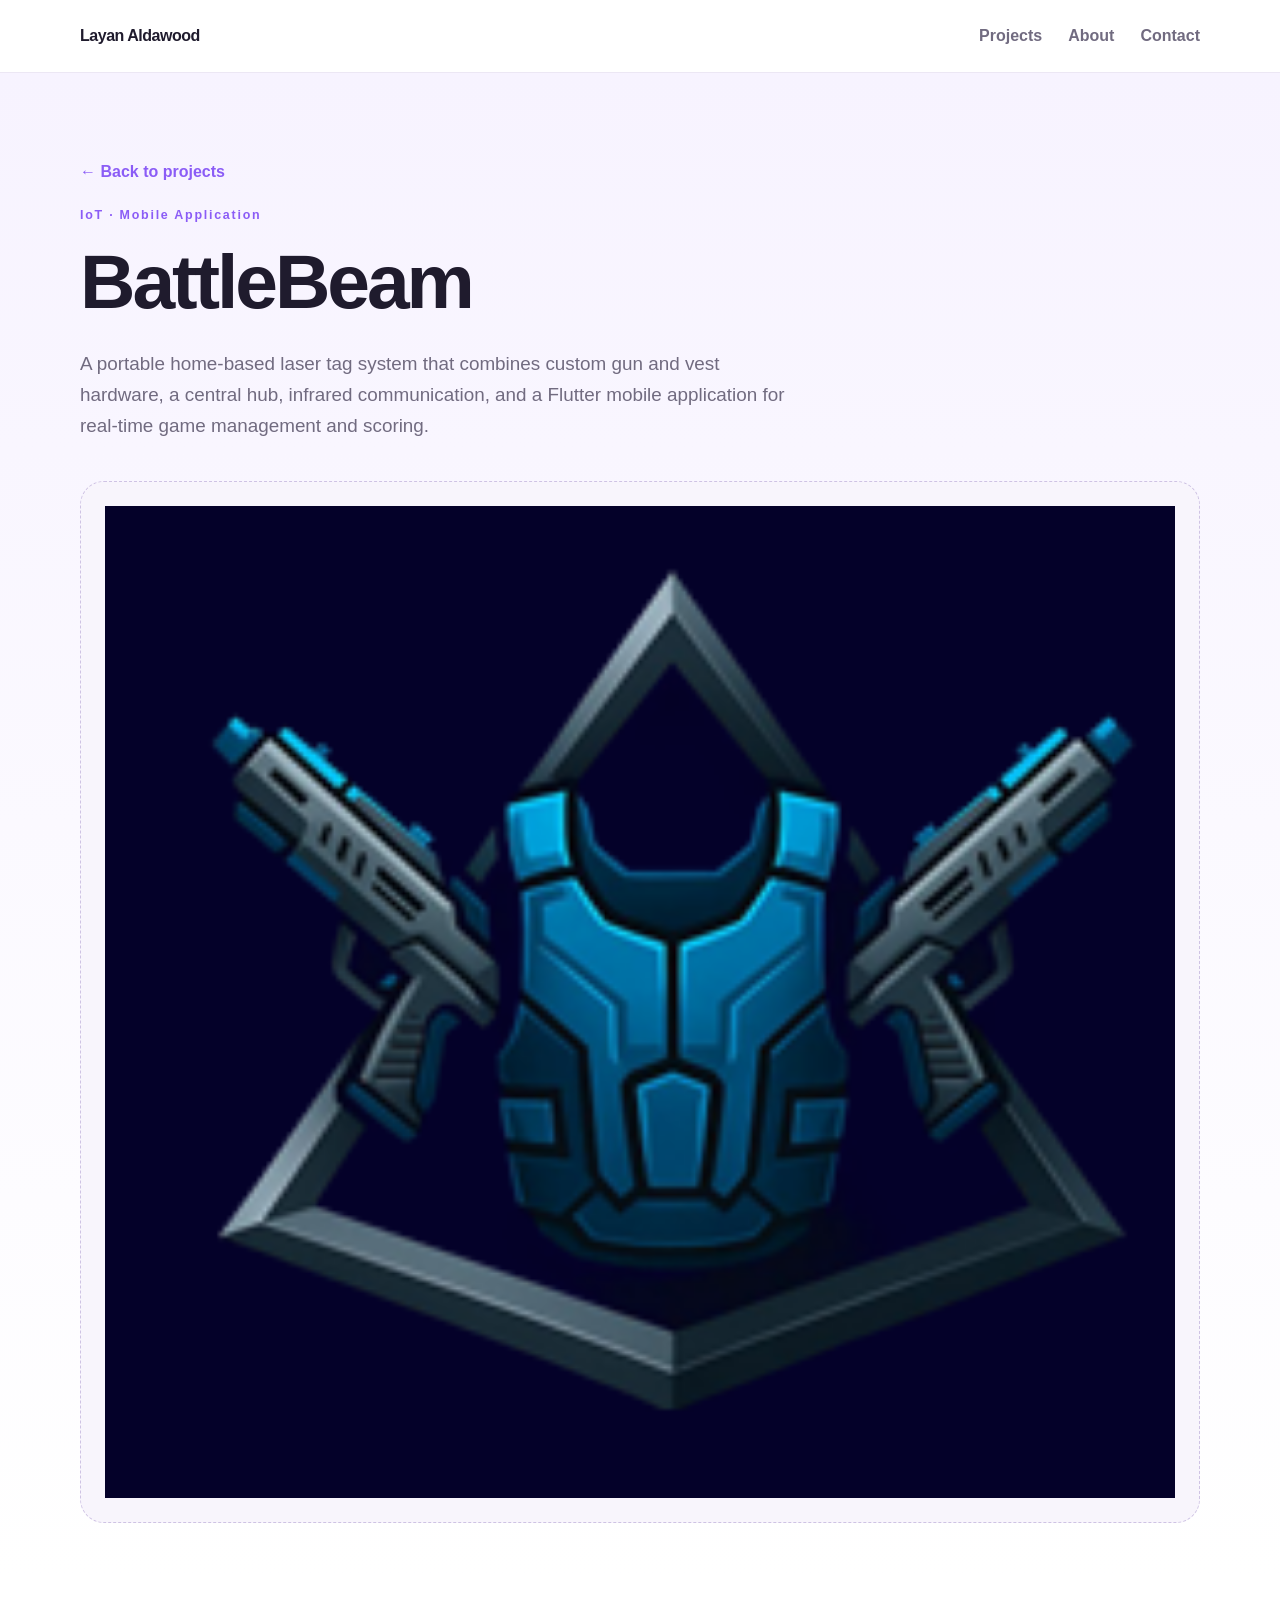
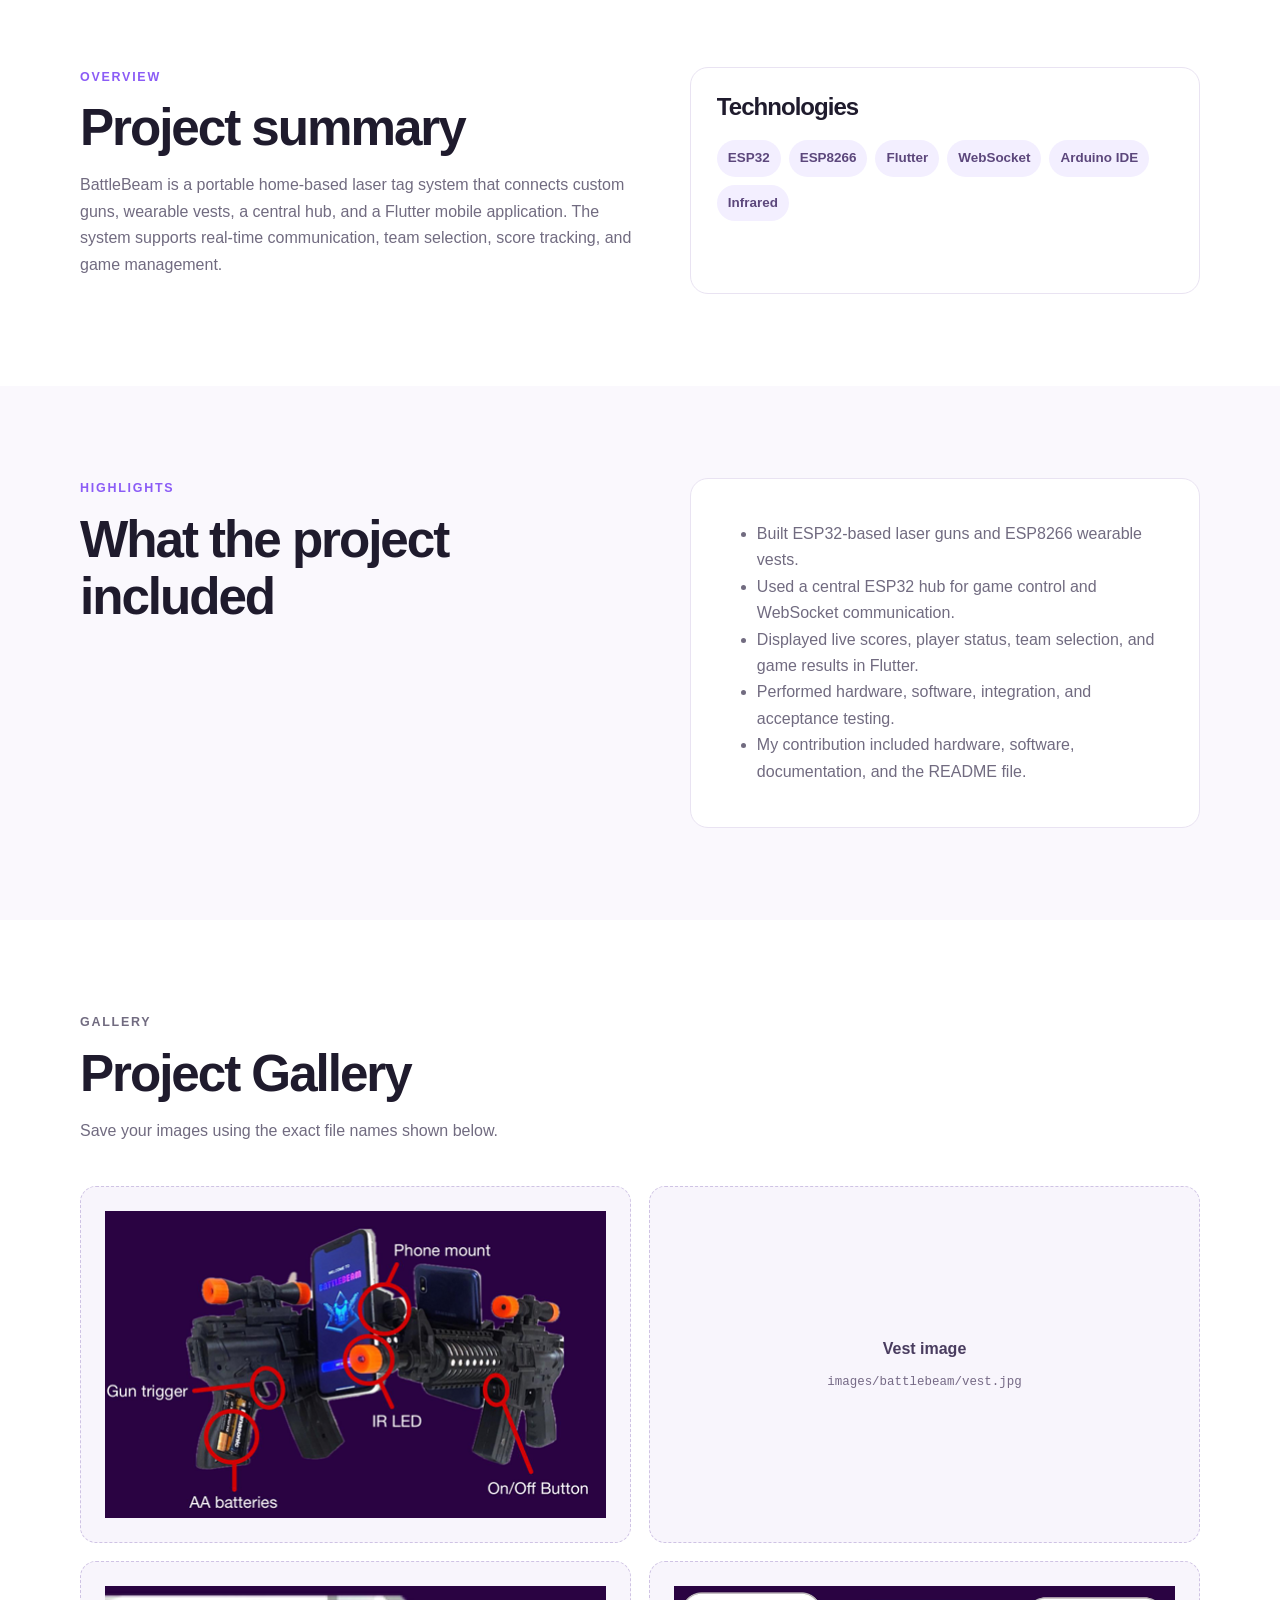
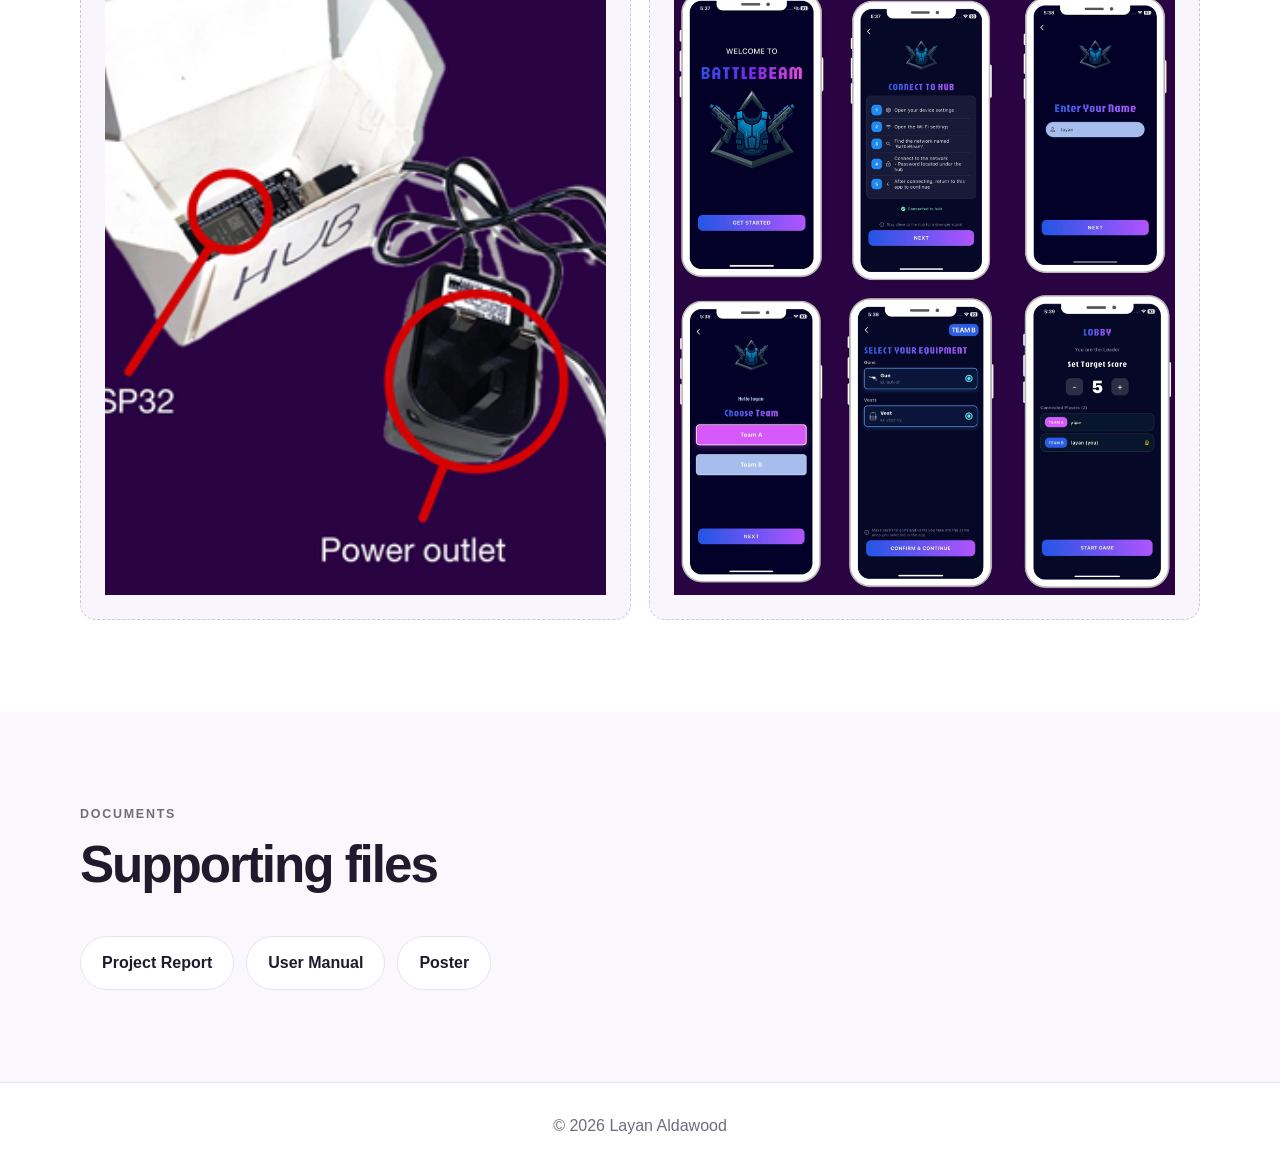
==== battlebeam.html @ ca45fd50 "Update battlebeam.html" ====
<!doctype html>
<html lang="en">

<head>
    <meta charset="utf-8">

    <meta
        name="viewport"
        content="width=device-width, initial-scale=1"
    >

    <title>BattleBeam | Layan Aldawood</title>

    <link
        rel="stylesheet"
        href="style.css"
    >
</head>

<body>

    <!-- ================= HEADER ================= -->

    <header class="site-header">
        <div class="container nav-wrap">

            <a
                class="brand"
                href="index.html"
            >
                Layan Aldawood
            </a>

            <button
                class="menu-button"
                aria-label="Open menu"
            >
                ☰
            </button>

            <nav class="nav-links">
                <a href="index.html#projects">Projects</a>
                <a href="index.html#about">About</a>
                <a href="index.html#contact">Contact</a>
            </nav>

        </div>
    </header>


    <main>

        <!-- ================= PROJECT HERO ================= -->

        <section class="project-hero">
            <div class="container">

                <a
                    class="back-link"
                    href="index.html#projects"
                >
                    ← Back to projects
                </a>

                <p class="eyebrow">
                    IoT · Mobile Application
                </p>

                <h1>BattleBeam</h1>

                <p class="hero-text">
                    A portable home-based laser tag system that combines
                    custom gun and vest hardware, a central hub, infrared
                    communication, and a Flutter mobile application for
                    real-time game management and scoring.
                </p>


                <!--
                    MAIN IMAGE

                    Put the image here:
                    images/battlebeam/hero.jpg
                -->

                <div class="hero-media placeholder image-wrap missing">

                    <img
                        src="images/battlebeam/hero.png"
                        alt="BattleBeam hero image"
                    >

                    <div class="placeholder-copy">
                        <strong>Add the main project image</strong>

                        <code>
                            images/battlebeam/hero.jpg
                        </code>
                    </div>

                </div>

            </div>
        </section>


        <!-- ================= OVERVIEW ================= -->

        <section class="section">
            <div class="container content-grid">

                <div>
                    <p class="eyebrow">
                        OVERVIEW
                    </p>

                    <h2>Project summary</h2>

                    <p class="project-copy">
                        BattleBeam is a portable home-based laser tag system
                        that connects custom guns, wearable vests, a central
                        hub, and a Flutter mobile application. The system
                        supports real-time communication, team selection,
                        score tracking, and game management.
                    </p>
                </div>


                <div class="info-card">

                    <h3>Technologies</h3>

                    <div class="tags">
                        <span>ESP32</span>
                        <span>ESP8266</span>
                        <span>Flutter</span>
                        <span>WebSocket</span>
                        <span>Arduino IDE</span>
                        <span>Infrared</span>
                    </div>

                </div>

            </div>
        </section>


        <!-- ================= HIGHLIGHTS ================= -->

        <section class="section soft-section">
            <div class="container content-grid">

                <div>
                    <p class="eyebrow">
                        HIGHLIGHTS
                    </p>

                    <h2>What the project included</h2>
                </div>


                <div class="info-card">

                    <ul>
                        <li>
                            Built ESP32-based laser guns and ESP8266 wearable vests.
                        </li>

                        <li>
                            Used a central ESP32 hub for game control and WebSocket communication.
                        </li>

                        <li>
                            Displayed live scores, player status, team selection,
                            and game results in Flutter.
                        </li>

                        <li>
                            Performed hardware, software, integration,
                            and acceptance testing.
                        </li>

                        <li>
                            My contribution included hardware, software,
                            documentation, and the README file.
                        </li>
                    </ul>

                </div>

            </div>
        </section>


        <!-- ================= GALLERY ================= -->

        <section class="section">
            <div class="container">

                <div class="section-heading">

                    <p class="eyebrow">
                        GALLERY
                    </p>

                    <h2>Project Gallery</h2>

                    <p>
                        Save your images using the exact file names shown below.
                    </p>

                </div>


                <div class="gallery-grid">

                    <!--
                        GUN IMAGE

                        Put the image here:
                        images/battlebeam/gun.jpg
                    -->

                    <div class="gallery-item placeholder image-wrap missing">

                        <img
                            src="images/battlebeam/gun.png"
                            alt="BattleBeam gun"
                        >

                        <div class="placeholder-copy">
                            <strong>Gun image</strong>

                            <code>
                                images/battlebeam/gun.jpg
                            </code>
                        </div>

                    </div>


                    <!--
                        VEST IMAGE

                        Put the image here:
                        images/battlebeam/vest.jpg
                    -->

                    <div class="gallery-item placeholder image-wrap missing">

                        <img
                            src="images/battlebeam/vest.png"
                            alt="BattleBeam vest"
                        >

                        <div class="placeholder-copy">
                            <strong>Vest image</strong>

                            <code>
                                images/battlebeam/vest.jpg
                            </code>
                        </div>

                    </div>


                    <!--
                        HUB IMAGE

                        Put the image here:
                        images/battlebeam/hub.jpg
                    -->

                    <div class="gallery-item placeholder image-wrap missing">

                        <img
                            src="images/battlebeam/Hub.png"
                            alt="BattleBeam hub"
                        >

                        <div class="placeholder-copy">
                            <strong>Hub image</strong>

                            <code>
                                images/battlebeam/hub.jpg
                            </code>
                        </div>

                    </div>


                    <!--
                        APP SCREENSHOT

                        Put the image here:
                        images/battlebeam/app-score.jpg
                    -->

                    <div class="gallery-item placeholder image-wrap missing">

                        <img
                            src="images/battlebeam/app-score.png"
                            alt="BattleBeam app scoreboard"
                        >

                        <div class="placeholder-copy">
                            <strong>App screenshot</strong>

                            <code>
                                images/battlebeam/app-score.jpg
                            </code>
                        </div>

                    </div>

                </div>

            </div>
        </section>


        <!-- ================= DOCUMENTS ================= -->

        <section class="section soft-section">
            <div class="container">

                <div class="section-heading">

                    <p class="eyebrow">
                        DOCUMENTS
                    </p>

                    <h2>Supporting files</h2>

                </div>


                <div class="documents">

                    <a
                        class="button secondary"
                        href="documents/BattleBeam_Report.docx"
                    >
                        Project Report
                    </a>

                    <a
                        class="button secondary"
                        href="documents/BattleBeam_User_Manual.pdf"
                    >
                        User Manual
                    </a>

                    <a
                        class="button secondary"
                        href="documents/BattleBeam_Poster.pdf"
                    >
                        Poster
                    </a>

                </div>

            </div>
        </section>

    </main>


    <!-- ================= FOOTER ================= -->

    <footer>
        © 2026 Layan Aldawood
    </footer>


    <script src="script.js"></script>

</body>

</html>
---- style.css ----
:root{--bg:#fff;--text:#1f1b2d;--muted:#716b80;--line:#e9e3f2;--soft:#faf8fd;--accent:#a78bfa;--accent-dark:#8b5cf6;--accent-soft:#f3efff;--card:#fff;--radius:22px;--shadow:0 18px 55px rgba(69,45,105,.09)}
*{box-sizing:border-box}html{scroll-behavior:smooth}body{margin:0;font-family:Inter,Arial,Helvetica,sans-serif;color:var(--text);background:var(--bg);line-height:1.65}img{max-width:100%;display:block}a{color:inherit}.container{width:min(1120px,calc(100% - 40px));margin:0 auto}.site-header{position:sticky;top:0;z-index:20;background:rgba(255,255,255,.9);backdrop-filter:blur(14px);border-bottom:1px solid rgba(233,227,242,.85)}.nav-wrap{min-height:72px;display:flex;align-items:center;justify-content:space-between}.brand{font-weight:850;text-decoration:none;letter-spacing:-.03em}.nav-links{display:flex;gap:26px}.nav-links a{text-decoration:none;color:var(--muted);font-weight:650}.nav-links a:hover{color:var(--accent-dark)}.menu-button{display:none;border:0;background:transparent;font-size:26px}.hero,.project-hero{background:linear-gradient(180deg,#f7f3ff 0%,#fff 100%)}.hero{padding:116px 0 96px}.hero-content{max-width:880px}.eyebrow{margin:0 0 12px;font-size:.78rem;font-weight:850;letter-spacing:.14em;color:var(--accent-dark)}h1,h2,h3{line-height:1.12;letter-spacing:-.04em}h1{font-size:clamp(3rem,7vw,6rem);margin:0}h2{font-size:clamp(2rem,4vw,3.35rem);margin:0 0 16px}h3{font-size:1.5rem;margin:0 0 10px}.hero-text{max-width:720px;color:var(--muted);font-size:1.18rem;margin:24px 0 34px}.button{display:inline-flex;align-items:center;justify-content:center;padding:13px 21px;border-radius:999px;text-decoration:none;font-weight:800;border:1px solid transparent;transition:.2s ease}.button.primary{color:#fff;background:var(--accent)}.button.primary:hover{background:var(--accent-dark);transform:translateY(-1px)}.button.secondary{background:#fff;border-color:var(--line)}.button.secondary:hover{border-color:var(--accent);color:var(--accent-dark)}.button-row{display:flex;flex-wrap:wrap;gap:12px}.section{padding:92px 0}.soft-section{background:var(--soft)}.section-heading{max-width:720px;margin-bottom:42px}.section-heading p{color:var(--muted)}.projects-grid{display:grid;grid-template-columns:repeat(2,1fr);gap:26px}.project-card{overflow:hidden;border:1px solid var(--line);border-radius:var(--radius);background:var(--card);box-shadow:var(--shadow);transition:.2s ease}.project-card:hover{transform:translateY(-4px);border-color:#d9cdf5}.project-card.featured{grid-column:span 2;display:grid;grid-template-columns:1.15fr 1fr}.project-image{min-height:260px;background:var(--accent-soft)}.project-card.featured .project-image{min-height:420px}.project-card-content{padding:28px}.project-type{margin:0 0 8px;color:var(--accent-dark);font-weight:800;font-size:.85rem}.project-card-content>p:not(.project-type){color:var(--muted)}.tags{display:flex;flex-wrap:wrap;gap:8px;margin:20px 0}.tags span{padding:7px 11px;border-radius:999px;background:var(--accent-soft);color:#5c477c;font-size:.84rem;font-weight:750}.placeholder{position:relative;display:grid;place-items:center;padding:24px;color:var(--muted);text-align:center;border:1px dashed #cfc3e4;background:#f8f5fc;overflow:hidden}.placeholder .placeholder-copy{position:relative;z-index:2}.placeholder strong{display:block;color:#493c5f;margin-bottom:5px}.placeholder code{font-size:.78rem;color:#766a86;overflow-wrap:anywhere}.image-wrap{position:relative;overflow:hidden}.image-wrap img{width:100%;height:100%;object-fit:cover}.image-wrap.missing img{display:none}.image-wrap:not(.missing) .placeholder-copy{display:none}.content-grid{display:grid;grid-template-columns:1.05fr .95fr;gap:46px}.project-copy,.info-card p,.info-card li{color:var(--muted)}.info-card{border:1px solid var(--line);border-radius:18px;padding:26px;background:#fff}.contact-box{text-align:center}.contact-links{display:flex;flex-wrap:wrap;justify-content:center;gap:12px;margin-top:28px}.contact-links a{text-decoration:none;border:1px solid var(--line);border-radius:999px;padding:12px 18px;font-weight:800}.contact-links a:hover{border-color:var(--accent);color:var(--accent-dark)}footer{border-top:1px solid var(--line);padding:30px 0;color:var(--muted);text-align:center}.project-hero{padding:86px 0 52px}.project-hero h1{font-size:clamp(2.8rem,6vw,5rem)}.hero-media{margin-top:40px;min-height:490px;border-radius:24px}.gallery-grid{display:grid;grid-template-columns:repeat(2,1fr);gap:18px}.gallery-item{min-height:250px;border-radius:16px}.documents{display:flex;flex-wrap:wrap;gap:12px}.back-link{display:inline-flex;margin-bottom:20px;text-decoration:none;color:var(--accent-dark);font-weight:800}.note{padding:18px;border:1px solid #d8cdf0;background:#faf7ff;border-radius:14px;color:#514661}.skills-grid{display:grid;grid-template-columns:repeat(4,1fr);gap:16px}.skill-card{border:1px solid var(--line);border-radius:18px;padding:22px;background:#fff}.skill-card h3{font-size:1.02rem}.skill-card p{margin:0;color:var(--muted);font-size:.94rem}.small{font-size:.92rem}.center{text-align:center}
@media(max-width:820px){.container{width:min(100% - 24px,1120px)}.menu-button{display:block}.nav-links{display:none;position:absolute;left:12px;right:12px;top:70px;flex-direction:column;padding:18px;border:1px solid var(--line);border-radius:16px;background:#fff;box-shadow:var(--shadow)}.nav-links.open{display:flex}.hero{padding:88px 0 70px}.section{padding:70px 0}.projects-grid{grid-template-columns:1fr}.project-card.featured{grid-column:auto;display:block}.project-card.featured .project-image,.project-image{min-height:245px}.content-grid,.gallery-grid,.skills-grid{grid-template-columns:1fr}.hero-media{min-height:320px}.gallery-item{min-height:210px}}
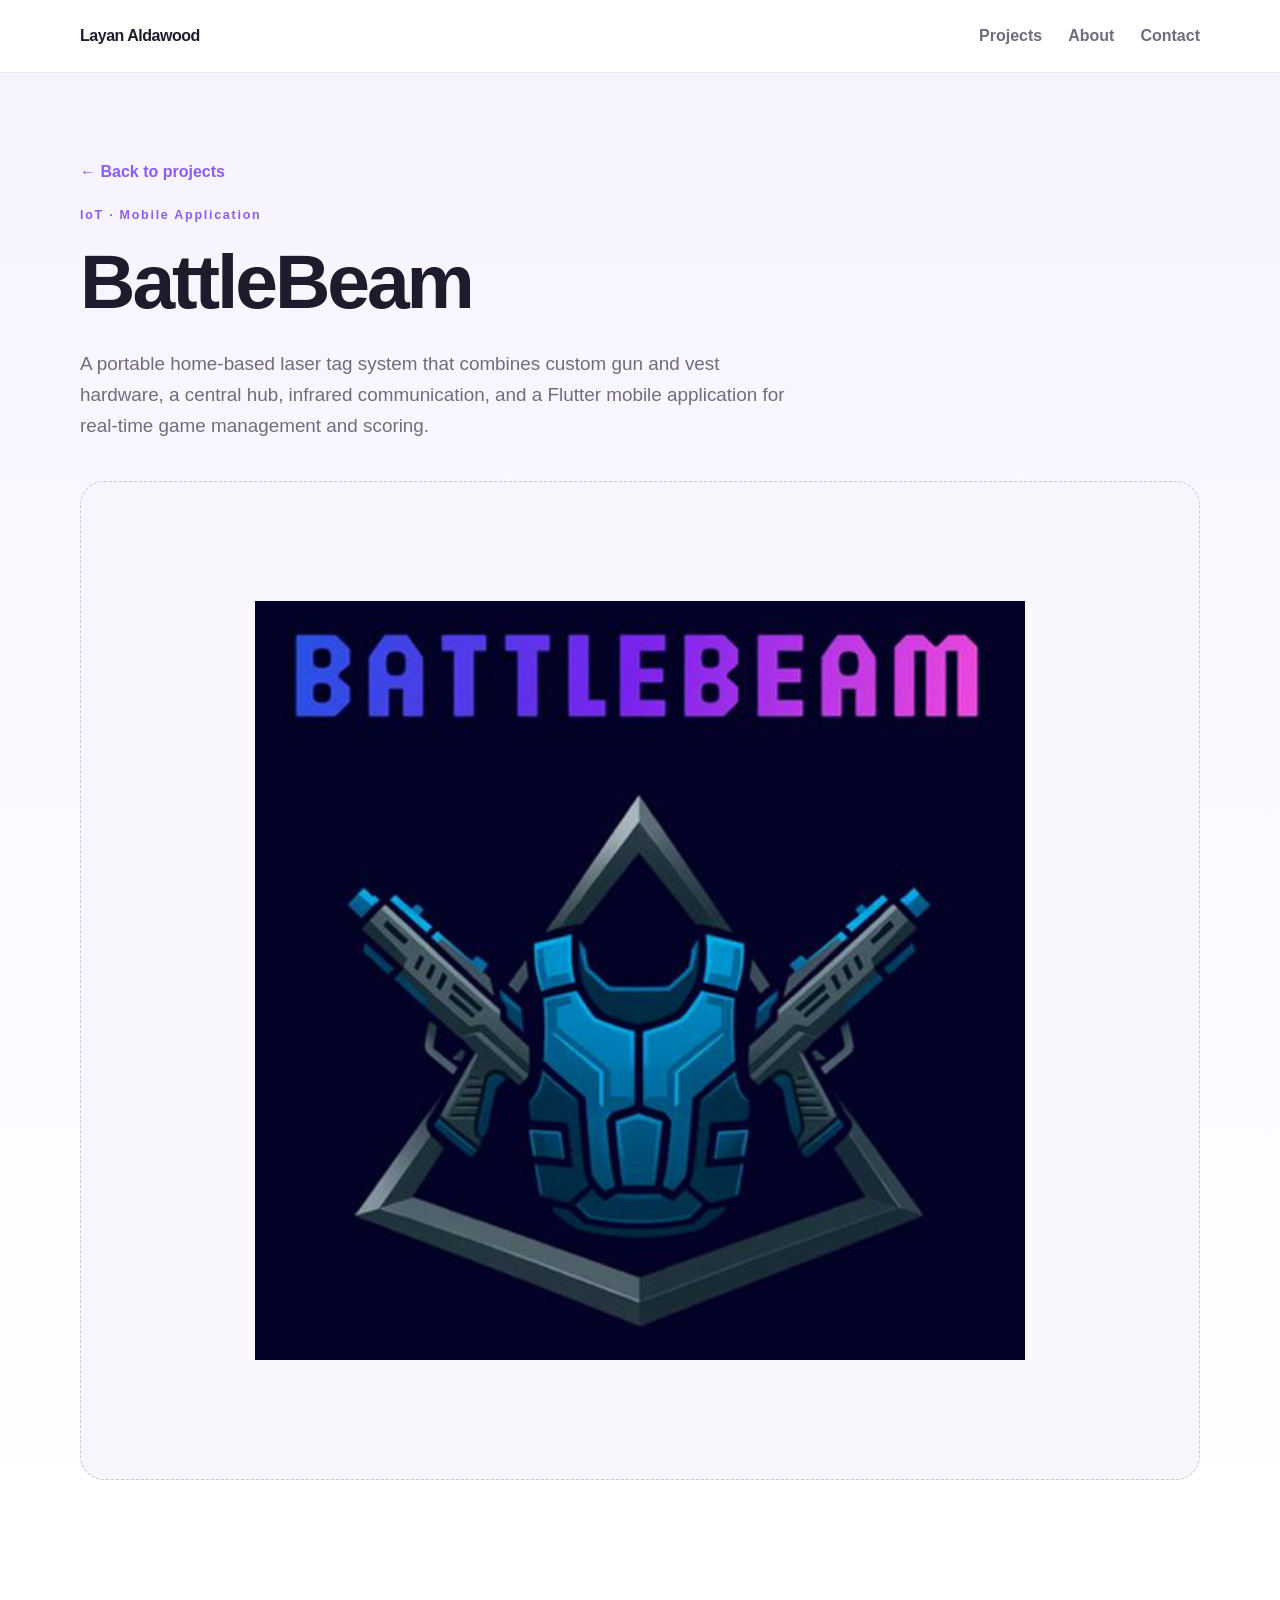
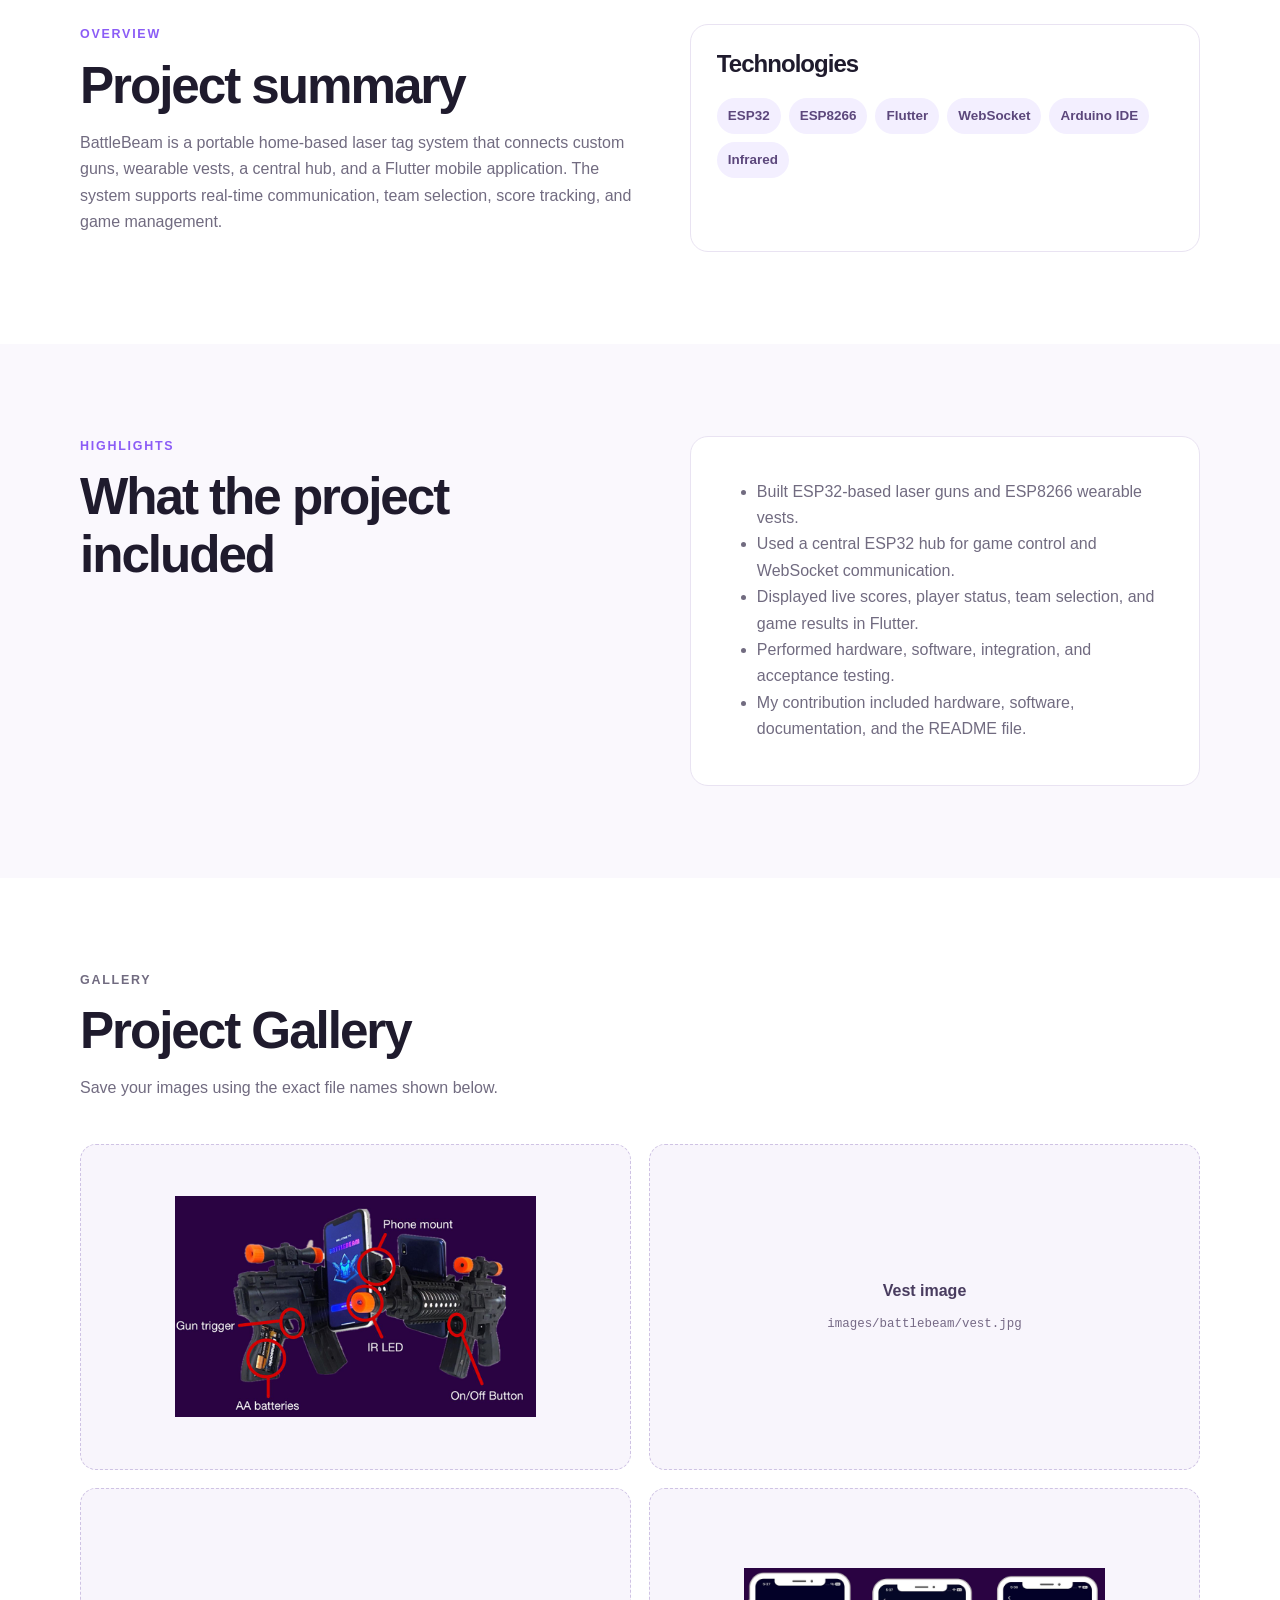
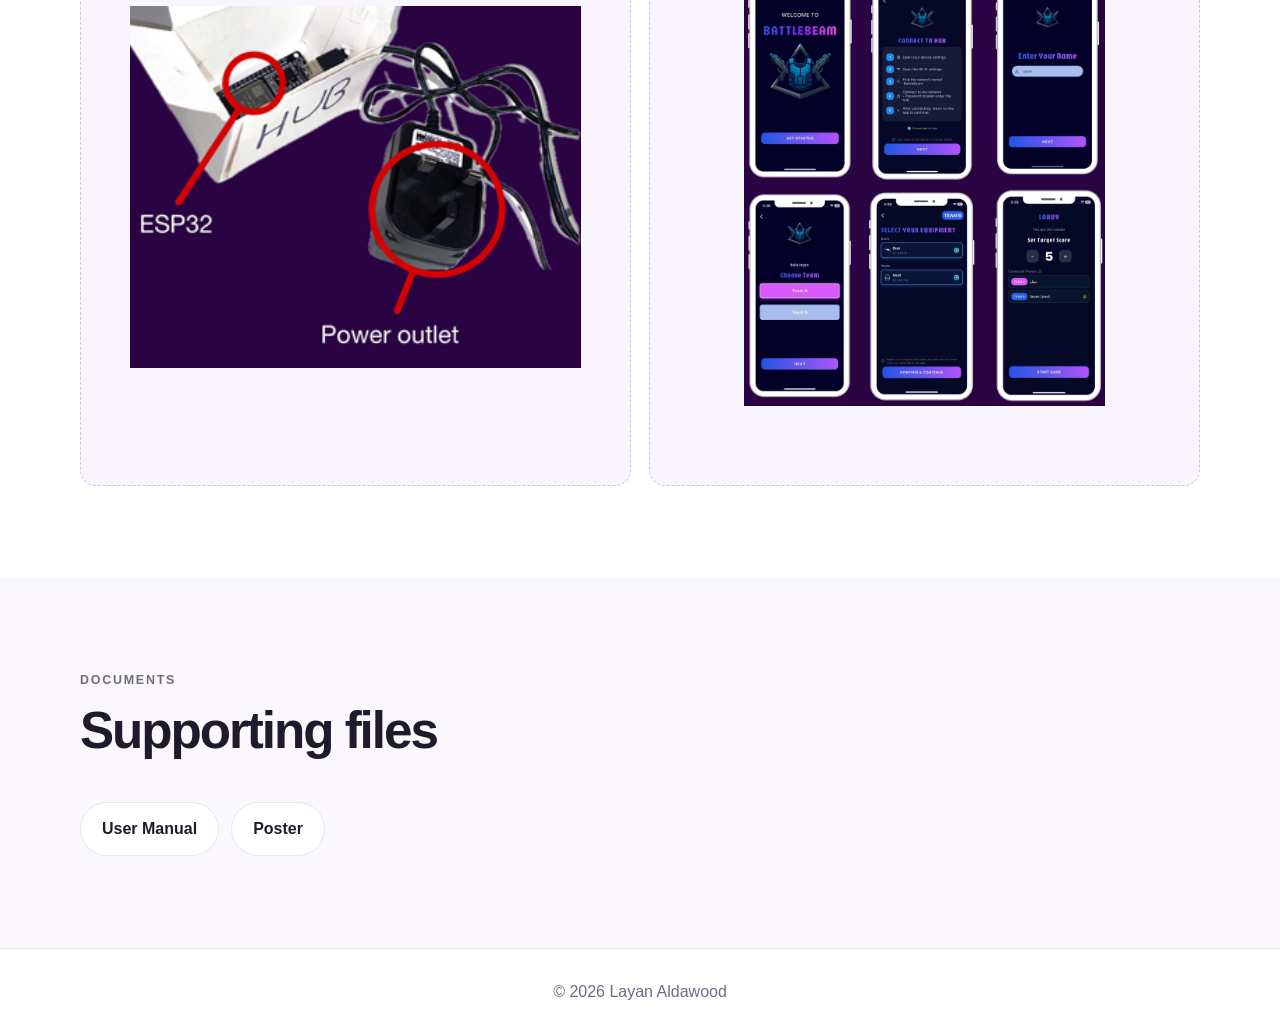
==== commit 027c41e2: "Update battlebeam.html" ====
--- a/battlebeam.html
+++ b/battlebeam.html
@@ -335,14 +335,14 @@
                 </div>
 
 
-                <div class="documents">
-
-                    <a
+               <div class="documents">
+
+                  <!--   <a
                         class="button secondary"
                         href="documents/BattleBeam_Report.docx"
                     >
                         Project Report
-                    </a>
+                    </a> -->
 
                     <a
                         class="button secondary"
--- a/style.css
+++ b/style.css
@@ -1,3 +1,453 @@
-:root{--bg:#fff;--text:#1f1b2d;--muted:#716b80;--line:#e9e3f2;--soft:#faf8fd;--accent:#a78bfa;--accent-dark:#8b5cf6;--accent-soft:#f3efff;--card:#fff;--radius:22px;--shadow:0 18px 55px rgba(69,45,105,.09)}
-*{box-sizing:border-box}html{scroll-behavior:smooth}body{margin:0;font-family:Inter,Arial,Helvetica,sans-serif;color:var(--text);background:var(--bg);line-height:1.65}img{max-width:100%;display:block}a{color:inherit}.container{width:min(1120px,calc(100% - 40px));margin:0 auto}.site-header{position:sticky;top:0;z-index:20;background:rgba(255,255,255,.9);backdrop-filter:blur(14px);border-bottom:1px solid rgba(233,227,242,.85)}.nav-wrap{min-height:72px;display:flex;align-items:center;justify-content:space-between}.brand{font-weight:850;text-decoration:none;letter-spacing:-.03em}.nav-links{display:flex;gap:26px}.nav-links a{text-decoration:none;color:var(--muted);font-weight:650}.nav-links a:hover{color:var(--accent-dark)}.menu-button{display:none;border:0;background:transparent;font-size:26px}.hero,.project-hero{background:linear-gradient(180deg,#f7f3ff 0%,#fff 100%)}.hero{padding:116px 0 96px}.hero-content{max-width:880px}.eyebrow{margin:0 0 12px;font-size:.78rem;font-weight:850;letter-spacing:.14em;color:var(--accent-dark)}h1,h2,h3{line-height:1.12;letter-spacing:-.04em}h1{font-size:clamp(3rem,7vw,6rem);margin:0}h2{font-size:clamp(2rem,4vw,3.35rem);margin:0 0 16px}h3{font-size:1.5rem;margin:0 0 10px}.hero-text{max-width:720px;color:var(--muted);font-size:1.18rem;margin:24px 0 34px}.button{display:inline-flex;align-items:center;justify-content:center;padding:13px 21px;border-radius:999px;text-decoration:none;font-weight:800;border:1px solid transparent;transition:.2s ease}.button.primary{color:#fff;background:var(--accent)}.button.primary:hover{background:var(--accent-dark);transform:translateY(-1px)}.button.secondary{background:#fff;border-color:var(--line)}.button.secondary:hover{border-color:var(--accent);color:var(--accent-dark)}.button-row{display:flex;flex-wrap:wrap;gap:12px}.section{padding:92px 0}.soft-section{background:var(--soft)}.section-heading{max-width:720px;margin-bottom:42px}.section-heading p{color:var(--muted)}.projects-grid{display:grid;grid-template-columns:repeat(2,1fr);gap:26px}.project-card{overflow:hidden;border:1px solid var(--line);border-radius:var(--radius);background:var(--card);box-shadow:var(--shadow);transition:.2s ease}.project-card:hover{transform:translateY(-4px);border-color:#d9cdf5}.project-card.featured{grid-column:span 2;display:grid;grid-template-columns:1.15fr 1fr}.project-image{min-height:260px;background:var(--accent-soft)}.project-card.featured .project-image{min-height:420px}.project-card-content{padding:28px}.project-type{margin:0 0 8px;color:var(--accent-dark);font-weight:800;font-size:.85rem}.project-card-content>p:not(.project-type){color:var(--muted)}.tags{display:flex;flex-wrap:wrap;gap:8px;margin:20px 0}.tags span{padding:7px 11px;border-radius:999px;background:var(--accent-soft);color:#5c477c;font-size:.84rem;font-weight:750}.placeholder{position:relative;display:grid;place-items:center;padding:24px;color:var(--muted);text-align:center;border:1px dashed #cfc3e4;background:#f8f5fc;overflow:hidden}.placeholder .placeholder-copy{position:relative;z-index:2}.placeholder strong{display:block;color:#493c5f;margin-bottom:5px}.placeholder code{font-size:.78rem;color:#766a86;overflow-wrap:anywhere}.image-wrap{position:relative;overflow:hidden}.image-wrap img{width:100%;height:100%;object-fit:cover}.image-wrap.missing img{display:none}.image-wrap:not(.missing) .placeholder-copy{display:none}.content-grid{display:grid;grid-template-columns:1.05fr .95fr;gap:46px}.project-copy,.info-card p,.info-card li{color:var(--muted)}.info-card{border:1px solid var(--line);border-radius:18px;padding:26px;background:#fff}.contact-box{text-align:center}.contact-links{display:flex;flex-wrap:wrap;justify-content:center;gap:12px;margin-top:28px}.contact-links a{text-decoration:none;border:1px solid var(--line);border-radius:999px;padding:12px 18px;font-weight:800}.contact-links a:hover{border-color:var(--accent);color:var(--accent-dark)}footer{border-top:1px solid var(--line);padding:30px 0;color:var(--muted);text-align:center}.project-hero{padding:86px 0 52px}.project-hero h1{font-size:clamp(2.8rem,6vw,5rem)}.hero-media{margin-top:40px;min-height:490px;border-radius:24px}.gallery-grid{display:grid;grid-template-columns:repeat(2,1fr);gap:18px}.gallery-item{min-height:250px;border-radius:16px}.documents{display:flex;flex-wrap:wrap;gap:12px}.back-link{display:inline-flex;margin-bottom:20px;text-decoration:none;color:var(--accent-dark);font-weight:800}.note{padding:18px;border:1px solid #d8cdf0;background:#faf7ff;border-radius:14px;color:#514661}.skills-grid{display:grid;grid-template-columns:repeat(4,1fr);gap:16px}.skill-card{border:1px solid var(--line);border-radius:18px;padding:22px;background:#fff}.skill-card h3{font-size:1.02rem}.skill-card p{margin:0;color:var(--muted);font-size:.94rem}.small{font-size:.92rem}.center{text-align:center}
-@media(max-width:820px){.container{width:min(100% - 24px,1120px)}.menu-button{display:block}.nav-links{display:none;position:absolute;left:12px;right:12px;top:70px;flex-direction:column;padding:18px;border:1px solid var(--line);border-radius:16px;background:#fff;box-shadow:var(--shadow)}.nav-links.open{display:flex}.hero{padding:88px 0 70px}.section{padding:70px 0}.projects-grid{grid-template-columns:1fr}.project-card.featured{grid-column:auto;display:block}.project-card.featured .project-image,.project-image{min-height:245px}.content-grid,.gallery-grid,.skills-grid{grid-template-columns:1fr}.hero-media{min-height:320px}.gallery-item{min-height:210px}}
+:root {
+   --bg: #fff;
+   --text: #1f1b2d;
+   --muted: #716b80;
+   --line: #e9e3f2;
+   --soft: #faf8fd;
+   --accent: #a78bfa;
+   --accent-dark: #8b5cf6;
+   --accent-soft: #f3efff;
+   --card: #fff;
+   --radius: 22px;
+   --shadow: 0 18px 55px rgba(69, 45, 105, 0.09);
+}
+* {
+   box-sizing: border-box;
+}
+html {
+   scroll-behavior: smooth;
+}
+body {
+   margin: 0;
+   font-family: Inter, Arial, Helvetica, sans-serif;
+   color: var(--text);
+   background: var(--bg);
+   line-height: 1.65;
+}
+img {
+   max-width: 100%;
+   display: block;
+}
+a {
+   color: inherit;
+}
+.container {
+   width: min(1120px, calc(100% - 40px));
+   margin: 0 auto;
+}
+
+/* ================= HEADER ================= */
+.site-header {
+   position: sticky;
+   top: 0;
+   z-index: 20;
+   background: rgba(255, 255, 255, 0.9);
+   backdrop-filter: blur(14px);
+   border-bottom: 1px solid rgba(233, 227, 242, 0.85);
+}
+.nav-wrap {
+   min-height: 72px;
+   display: flex;
+   align-items: center;
+   justify-content: space-between;
+}
+.brand {
+   font-weight: 850;
+   text-decoration: none;
+   letter-spacing: -0.03em;
+}
+.nav-links {
+   display: flex;
+   gap: 26px;
+}
+.nav-links a {
+   text-decoration: none;
+   color: var(--muted);
+   font-weight: 650;
+}
+.nav-links a:hover {
+   color: var(--accent-dark);
+}
+.menu-button {
+   display: none;
+   border: 0;
+   background: transparent;
+   font-size: 26px;
+}
+
+/* ================= HERO ================= */
+.hero,
+.project-hero {
+   background: linear-gradient(
+       180deg,
+       #f7f3ff 0%,
+       #fff 100%
+   );
+}
+.hero {
+   padding: 116px 0 96px;
+}
+.hero-content {
+   max-width: 880px;
+}
+.eyebrow {
+   margin: 0 0 12px;
+   font-size: 0.78rem;
+   font-weight: 850;
+   letter-spacing: 0.14em;
+   color: var(--accent-dark);
+}
+h1,
+h2,
+h3 {
+   line-height: 1.12;
+   letter-spacing: -0.04em;
+}
+h1 {
+   font-size: clamp(3rem, 7vw, 6rem);
+   margin: 0;
+}
+h2 {
+   font-size: clamp(2rem, 4vw, 3.35rem);
+   margin: 0 0 16px;
+}
+h3 {
+   font-size: 1.5rem;
+   margin: 0 0 10px;
+}
+.hero-text {
+   max-width: 720px;
+   color: var(--muted);
+   font-size: 1.18rem;
+   margin: 24px 0 34px;
+}
+
+/* ================= BUTTONS ================= */
+.button {
+   display: inline-flex;
+   align-items: center;
+   justify-content: center;
+   padding: 13px 21px;
+   border-radius: 999px;
+   text-decoration: none;
+   font-weight: 800;
+   border: 1px solid transparent;
+   transition: 0.2s ease;
+}
+.button.primary {
+   color: #fff;
+   background: var(--accent);
+}
+.button.primary:hover {
+   background: var(--accent-dark);
+   transform: translateY(-1px);
+}
+.button.secondary {
+   background: #fff;
+   border-color: var(--line);
+}
+.button.secondary:hover {
+   border-color: var(--accent);
+   color: var(--accent-dark);
+}
+.button-row {
+   display: flex;
+   flex-wrap: wrap;
+   gap: 12px;
+}
+
+/* ================= SECTIONS ================= */
+.section {
+   padding: 92px 0;
+}
+.soft-section {
+   background: var(--soft);
+}
+.section-heading {
+   max-width: 720px;
+   margin-bottom: 42px;
+}
+.section-heading p {
+   color: var(--muted);
+}
+
+/* ================= PROJECT CARDS ================= */
+.projects-grid {
+   display: grid;
+   grid-template-columns: repeat(2, 1fr);
+   gap: 26px;
+}
+.project-card {
+   overflow: hidden;
+   border: 1px solid var(--line);
+   border-radius: var(--radius);
+   background: var(--card);
+   box-shadow: var(--shadow);
+   transition: 0.2s ease;
+}
+.project-card:hover {
+   transform: translateY(-4px);
+   border-color: #d9cdf5;
+}
+.project-card.featured {
+   grid-column: span 2;
+   display: grid;
+   grid-template-columns: 1.15fr 1fr;
+}
+.project-image {
+   min-height: 260px;
+   background: var(--accent-soft);
+
+   display: flex;
+   align-items: center;
+   justify-content: center;
+}
+.project-card.featured .project-image {
+   height: 420px;
+}
+.project-card-content {
+   padding: 28px;
+}
+.project-type {
+   margin: 0 0 8px;
+   color: var(--accent-dark);
+   font-weight: 800;
+   font-size: 0.85rem;
+}
+.project-card-content > p:not(.project-type) {
+   color: var(--muted);
+}
+
+/* ================= TAGS ================= */
+.tags {
+   display: flex;
+   flex-wrap: wrap;
+   gap: 8px;
+   margin: 20px 0;
+}
+.tags span {
+   padding: 7px 11px;
+   border-radius: 999px;
+   background: var(--accent-soft);
+   color: #5c477c;
+   font-size: 0.84rem;
+   font-weight: 750;
+}
+
+/* ================= PLACEHOLDERS ================= */
+.placeholder {
+   position: relative;
+   display: grid;
+   place-items: center;
+   padding: 24px;
+   color: var(--muted);
+   text-align: center;
+   border: 1px dashed #cfc3e4;
+   background: #f8f5fc;
+   overflow: hidden;
+}
+.placeholder .placeholder-copy {
+   position: relative;
+   z-index: 2;
+}
+.placeholder strong {
+   display: block;
+   color: #493c5f;
+   margin-bottom: 5px;
+}
+.placeholder code {
+   font-size: 0.78rem;
+   color: #766a86;
+   overflow-wrap: anywhere;
+}
+
+/* ================= IMAGES ================= */
+.image-wrap {
+   position: relative;
+   overflow: hidden;
+}
+.image-wrap img {
+   width: 90%;
+   height: 80%;
+   /* يظهر كامل الصورة داخل الإطار بدون قص */
+   object-fit: contain;
+}
+/* إخفاء الصورة إذا لم تكن موجودة */
+.image-wrap.missing img {
+   display: none;
+}
+/* إخفاء رسالة Add Image عندما تظهر الصورة */
+.image-wrap:not(.missing) .placeholder-copy {
+   display: none;
+}
+
+/* ================= CONTENT ================= */
+.content-grid {
+   display: grid;
+   grid-template-columns: 1.05fr 0.95fr;
+   gap: 46px;
+}
+.project-copy,
+.info-card p,
+.info-card li {
+   color: var(--muted);
+}
+.info-card {
+   border: 1px solid var(--line);
+   border-radius: 18px;
+   padding: 26px;
+   background: #fff;
+}
+
+/* ================= CONTACT ================= */
+.contact-box {
+   text-align: center;
+}
+.contact-links {
+   display: flex;
+   flex-wrap: wrap;
+   justify-content: center;
+   gap: 12px;
+   margin-top: 28px;
+}
+.contact-links a {
+   text-decoration: none;
+   border: 1px solid var(--line);
+   border-radius: 999px;
+   padding: 12px 18px;
+   font-weight: 800;
+}
+.contact-links a:hover {
+   border-color: var(--accent);
+   color: var(--accent-dark);
+}
+
+/* ================= FOOTER ================= */
+footer {
+   border-top: 1px solid var(--line);
+   padding: 30px 0;
+   color: var(--muted);
+   text-align: center;
+}
+
+/* ================= PROJECT PAGES ================= */
+.project-hero {
+   padding: 86px 0 52px;
+}
+.project-hero h1 {
+   font-size: clamp(2.8rem, 6vw, 5rem);
+}
+.hero-media {
+   margin-top: 40px;
+   min-height: 490px;
+   border-radius: 24px;
+}
+.gallery-grid {
+   display: grid;
+   grid-template-columns: repeat(2, 1fr);
+   gap: 18px;
+}
+.gallery-item {
+   min-height: 250px;
+   border-radius: 16px;
+}
+.documents {
+   display: flex;
+   flex-wrap: wrap;
+   gap: 12px;
+}
+.back-link {
+   display: inline-flex;
+   margin-bottom: 20px;
+   text-decoration: none;
+   color: var(--accent-dark);
+   font-weight: 800;
+}
+.note {
+   padding: 18px;
+   border: 1px solid #d8cdf0;
+   background: #faf7ff;
+   border-radius: 14px;
+   color: #514661;
+}
+
+/* ================= SKILLS ================= */
+.skills-grid {
+   display: grid;
+   grid-template-columns: repeat(4, 1fr);
+   gap: 16px;
+}
+.skill-card {
+   border: 1px solid var(--line);
+   border-radius: 18px;
+   padding: 22px;
+   background: #fff;
+}
+.skill-card h3 {
+   font-size: 1.02rem;
+}
+.skill-card p {
+   margin: 0;
+   color: var(--muted);
+   font-size: 0.94rem;
+}
+.small {
+   font-size: 0.92rem;
+}
+.center {
+   text-align: center;
+}
+
+/* ================= MOBILE ================= */
+@media (max-width: 820px) {
+   .container {
+       width: min(100% - 24px, 1120px);
+   }
+   .menu-button {
+       display: block;
+   }
+   .nav-links {
+       display: none;
+       position: absolute;
+       left: 12px;
+       right: 12px;
+       top: 70px;
+       flex-direction: column;
+       padding: 18px;
+       border: 1px solid var(--line);
+       border-radius: 16px;
+       background: #fff;
+       box-shadow: var(--shadow);
+   }
+   .nav-links.open {
+       display: flex;
+   }
+   .hero {
+       padding: 88px 0 70px;
+   }
+   .section {
+       padding: 70px 0;
+   }
+   .projects-grid {
+       grid-template-columns: 1fr;
+   }
+   .project-card.featured {
+       grid-column: auto;
+       display: block;
+   }
+   .project-card.featured .project-image,
+   .project-image {
+       min-height: 245px;
+   }
+   .content-grid,
+   .gallery-grid,
+   .skills-grid {
+       grid-template-columns: 1fr;
+   }
+   .hero-media {
+       min-height: 320px;
+   }
+   .gallery-item {
+       min-height: 210px;
+   }
+}
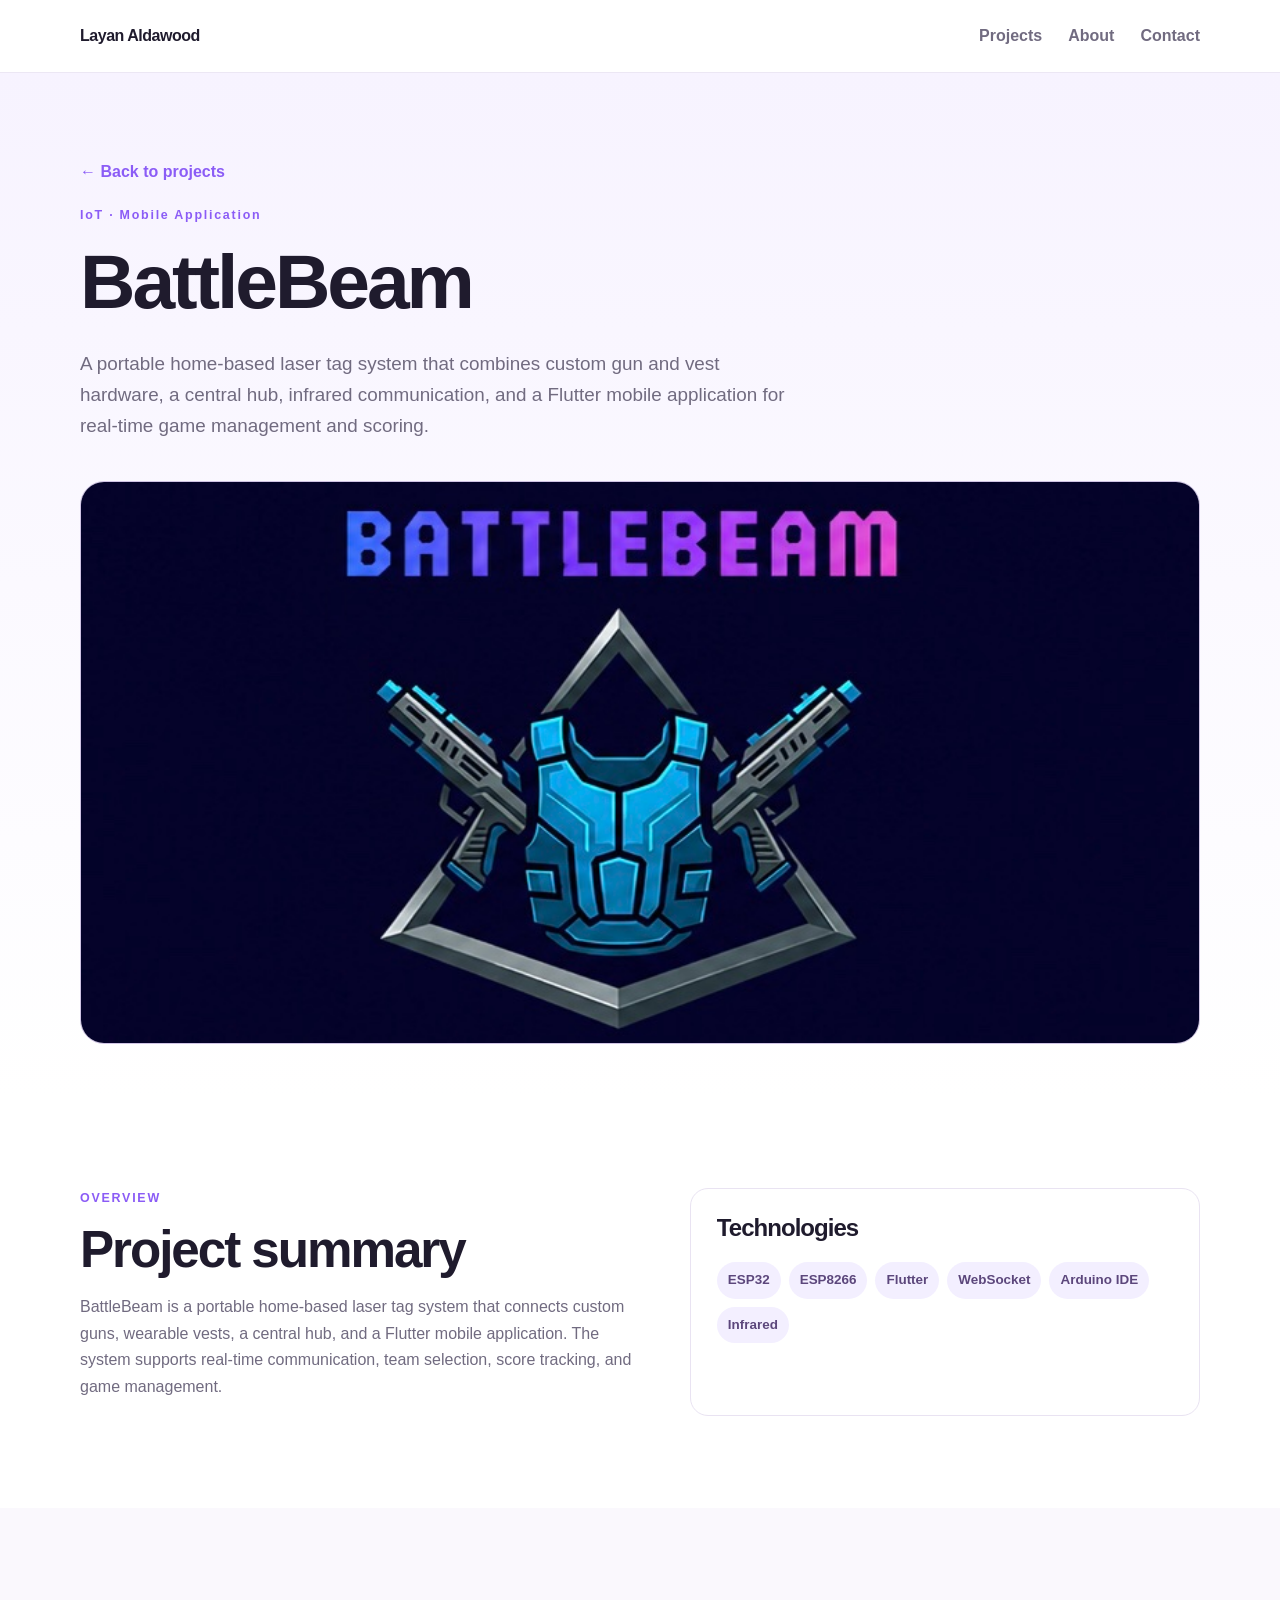
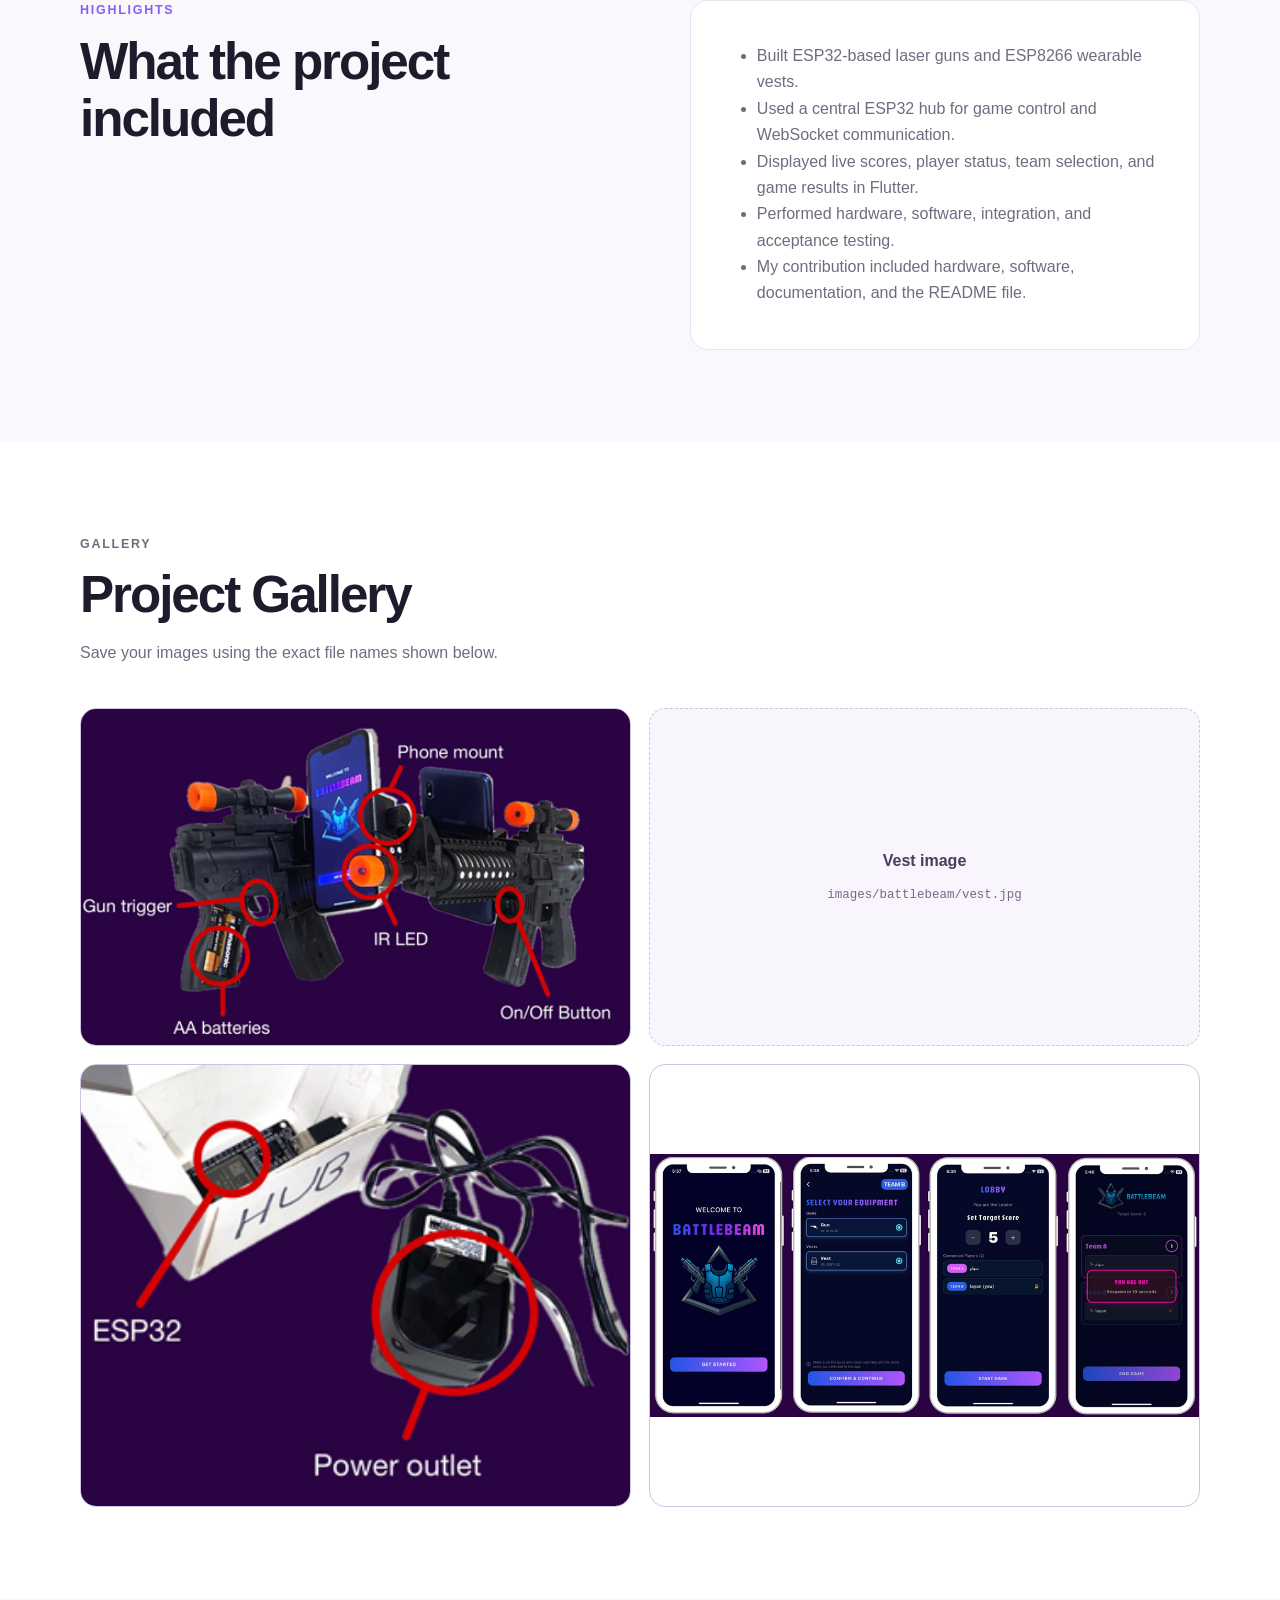
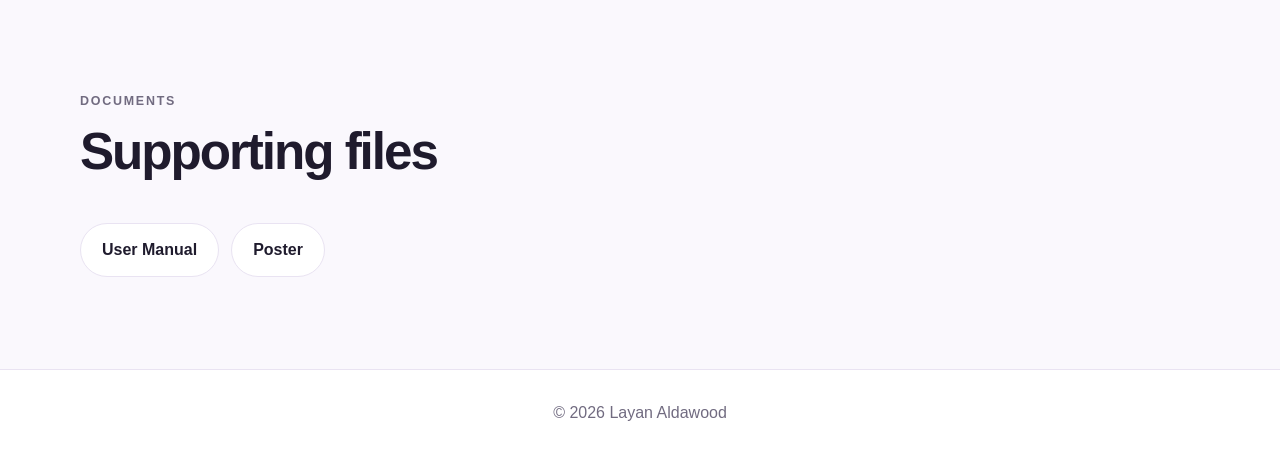
==== commit 5373b3d8: "Update battlebeam.html" ====
--- a/battlebeam.html
+++ b/battlebeam.html
@@ -86,7 +86,7 @@
                 <div class="hero-media placeholder image-wrap missing">
 
                     <img
-                        src="images/battlebeam/hero.png"
+                        src="images/battlebeam/hero.jpg"
                         alt="BattleBeam hero image"
                     >
 
--- a/style.css
+++ b/style.css
@@ -1,453 +1,1030 @@
 :root {
-   --bg: #fff;
-   --text: #1f1b2d;
-   --muted: #716b80;
-   --line: #e9e3f2;
-   --soft: #faf8fd;
-   --accent: #a78bfa;
-   --accent-dark: #8b5cf6;
-   --accent-soft: #f3efff;
-   --card: #fff;
-   --radius: 22px;
-   --shadow: 0 18px 55px rgba(69, 45, 105, 0.09);
-}
+
+    --bg: #ffffff;
+
+    --text: #1f1b2d;
+
+    --muted: #716b80;
+
+    --line: #e9e3f2;
+
+    --soft: #faf8fd;
+
+    --accent: #a78bfa;
+
+    --accent-dark: #8b5cf6;
+
+    --accent-soft: #f3efff;
+
+    --card: #ffffff;
+
+    --radius: 22px;
+
+    --shadow: 0 18px 55px rgba(69, 45, 105, 0.09);
+
+}
+
+/* ================= GENERAL ================= */
+
 * {
-   box-sizing: border-box;
-}
+
+    box-sizing: border-box;
+
+}
+
 html {
-   scroll-behavior: smooth;
-}
+
+    scroll-behavior: smooth;
+
+}
+
 body {
-   margin: 0;
-   font-family: Inter, Arial, Helvetica, sans-serif;
-   color: var(--text);
-   background: var(--bg);
-   line-height: 1.65;
-}
+
+    margin: 0;
+
+    font-family: Inter, Arial, Helvetica, sans-serif;
+
+    color: var(--text);
+
+    background: var(--bg);
+
+    line-height: 1.65;
+
+}
+
 img {
-   max-width: 100%;
-   display: block;
-}
+
+    max-width: 100%;
+
+    display: block;
+
+}
+
 a {
-   color: inherit;
-}
+
+    color: inherit;
+
+}
+
 .container {
-   width: min(1120px, calc(100% - 40px));
-   margin: 0 auto;
-}
+
+    width: min(1120px, calc(100% - 40px));
+
+    margin: 0 auto;
+
+}
+
 
 /* ================= HEADER ================= */
+
 .site-header {
-   position: sticky;
-   top: 0;
-   z-index: 20;
-   background: rgba(255, 255, 255, 0.9);
-   backdrop-filter: blur(14px);
-   border-bottom: 1px solid rgba(233, 227, 242, 0.85);
-}
+
+    position: sticky;
+
+    top: 0;
+
+    z-index: 20;
+
+    background: rgba(255, 255, 255, 0.9);
+
+    backdrop-filter: blur(14px);
+
+    border-bottom: 1px solid rgba(233, 227, 242, 0.85);
+
+}
+
 .nav-wrap {
-   min-height: 72px;
-   display: flex;
-   align-items: center;
-   justify-content: space-between;
-}
+
+    min-height: 72px;
+
+    display: flex;
+
+    align-items: center;
+
+    justify-content: space-between;
+
+}
+
 .brand {
-   font-weight: 850;
-   text-decoration: none;
-   letter-spacing: -0.03em;
-}
+
+    font-weight: 850;
+
+    text-decoration: none;
+
+    letter-spacing: -0.03em;
+
+}
+
 .nav-links {
-   display: flex;
-   gap: 26px;
-}
+
+    display: flex;
+
+    gap: 26px;
+
+}
+
 .nav-links a {
-   text-decoration: none;
-   color: var(--muted);
-   font-weight: 650;
-}
+
+    text-decoration: none;
+
+    color: var(--muted);
+
+    font-weight: 650;
+
+}
+
 .nav-links a:hover {
-   color: var(--accent-dark);
-}
+
+    color: var(--accent-dark);
+
+}
+
 .menu-button {
-   display: none;
-   border: 0;
-   background: transparent;
-   font-size: 26px;
-}
+
+    display: none;
+
+    border: 0;
+
+    background: transparent;
+
+    font-size: 26px;
+
+}
+
 
 /* ================= HERO ================= */
+
 .hero,
+
 .project-hero {
-   background: linear-gradient(
-       180deg,
-       #f7f3ff 0%,
-       #fff 100%
-   );
-}
+
+    background: linear-gradient(
+
+        180deg,
+
+        #f7f3ff 0%,
+
+        #ffffff 100%
+
+    );
+
+}
+
 .hero {
-   padding: 116px 0 96px;
-}
+
+    padding: 116px 0 96px;
+
+}
+
 .hero-content {
-   max-width: 880px;
-}
+
+    max-width: 880px;
+
+}
+
 .eyebrow {
-   margin: 0 0 12px;
-   font-size: 0.78rem;
-   font-weight: 850;
-   letter-spacing: 0.14em;
-   color: var(--accent-dark);
-}
+
+    margin: 0 0 12px;
+
+    font-size: 0.78rem;
+
+    font-weight: 850;
+
+    letter-spacing: 0.14em;
+
+    color: var(--accent-dark);
+
+}
+
 h1,
+
 h2,
+
 h3 {
-   line-height: 1.12;
-   letter-spacing: -0.04em;
-}
+
+    line-height: 1.12;
+
+    letter-spacing: -0.04em;
+
+}
+
 h1 {
-   font-size: clamp(3rem, 7vw, 6rem);
-   margin: 0;
-}
+
+    font-size: clamp(3rem, 7vw, 6rem);
+
+    margin: 0;
+
+}
+
 h2 {
-   font-size: clamp(2rem, 4vw, 3.35rem);
-   margin: 0 0 16px;
-}
+
+    font-size: clamp(2rem, 4vw, 3.35rem);
+
+    margin: 0 0 16px;
+
+}
+
 h3 {
-   font-size: 1.5rem;
-   margin: 0 0 10px;
-}
+
+    font-size: 1.5rem;
+
+    margin: 0 0 10px;
+
+}
+
 .hero-text {
-   max-width: 720px;
-   color: var(--muted);
-   font-size: 1.18rem;
-   margin: 24px 0 34px;
-}
+
+    max-width: 720px;
+
+    color: var(--muted);
+
+    font-size: 1.18rem;
+
+    margin: 24px 0 34px;
+
+}
+
 
 /* ================= BUTTONS ================= */
+
 .button {
-   display: inline-flex;
-   align-items: center;
-   justify-content: center;
-   padding: 13px 21px;
-   border-radius: 999px;
-   text-decoration: none;
-   font-weight: 800;
-   border: 1px solid transparent;
-   transition: 0.2s ease;
-}
+
+    display: inline-flex;
+
+    align-items: center;
+
+    justify-content: center;
+
+    padding: 13px 21px;
+
+    border-radius: 999px;
+
+    text-decoration: none;
+
+    font-weight: 800;
+
+    border: 1px solid transparent;
+
+    transition: 0.2s ease;
+
+}
+
 .button.primary {
-   color: #fff;
-   background: var(--accent);
-}
+
+    color: #ffffff;
+
+    background: var(--accent);
+
+}
+
 .button.primary:hover {
-   background: var(--accent-dark);
-   transform: translateY(-1px);
-}
+
+    background: var(--accent-dark);
+
+    transform: translateY(-1px);
+
+}
+
 .button.secondary {
-   background: #fff;
-   border-color: var(--line);
-}
+
+    background: #ffffff;
+
+    border-color: var(--line);
+
+}
+
 .button.secondary:hover {
-   border-color: var(--accent);
-   color: var(--accent-dark);
-}
+
+    border-color: var(--accent);
+
+    color: var(--accent-dark);
+
+}
+
 .button-row {
-   display: flex;
-   flex-wrap: wrap;
-   gap: 12px;
-}
+
+    display: flex;
+
+    flex-wrap: wrap;
+
+    gap: 12px;
+
+}
+
 
 /* ================= SECTIONS ================= */
+
 .section {
-   padding: 92px 0;
-}
+
+    padding: 92px 0;
+
+}
+
 .soft-section {
-   background: var(--soft);
-}
+
+    background: var(--soft);
+
+}
+
 .section-heading {
-   max-width: 720px;
-   margin-bottom: 42px;
-}
+
+    max-width: 720px;
+
+    margin-bottom: 42px;
+
+}
+
 .section-heading p {
-   color: var(--muted);
-}
+
+    color: var(--muted);
+
+}
+
 
 /* ================= PROJECT CARDS ================= */
+
 .projects-grid {
-   display: grid;
-   grid-template-columns: repeat(2, 1fr);
-   gap: 26px;
-}
+
+    display: grid;
+
+    grid-template-columns: repeat(2, 1fr);
+
+    gap: 26px;
+
+    align-items: start;
+
+}
+
 .project-card {
-   overflow: hidden;
-   border: 1px solid var(--line);
-   border-radius: var(--radius);
-   background: var(--card);
-   box-shadow: var(--shadow);
-   transition: 0.2s ease;
-}
+
+    overflow: hidden;
+
+    border: 1px solid var(--line);
+
+    border-radius: var(--radius);
+
+    background: var(--card);
+
+    box-shadow: var(--shadow);
+
+    transition: 0.2s ease;
+
+}
+
 .project-card:hover {
-   transform: translateY(-4px);
-   border-color: #d9cdf5;
-}
+
+    transform: translateY(-4px);
+
+    border-color: #d9cdf5;
+
+}
+
 .project-card.featured {
-   grid-column: span 2;
-   display: grid;
-   grid-template-columns: 1.15fr 1fr;
-}
-.project-image {
-   min-height: 260px;
-   background: var(--accent-soft);
-
-   display: flex;
-   align-items: center;
-   justify-content: center;
-}
+
+    grid-column: span 2;
+
+    display: grid;
+
+    grid-template-columns: 1.15fr 1fr;
+
+}
+
+.project-card-content {
+
+    padding: 28px;
+
+}
+
+.project-type {
+
+    margin: 0 0 8px;
+
+    color: var(--accent-dark);
+
+    font-weight: 800;
+
+    font-size: 0.85rem;
+
+}
+
+.project-card-content > p:not(.project-type) {
+
+    color: var(--muted);
+
+}
+
+
+/* ================= PROJECT IMAGES ================= */
+
+/*
+
+    الصور العادية:
+
+    الإطار يأخذ ارتفاع الصورة نفسها.
+
+*/
+
+.project-card:not(.featured) .project-image {
+
+    min-height: 0;
+
+    height: auto;
+
+    padding: 0;
+
+    display: block;
+
+    background: var(--accent-soft);
+
+}
+
+/*
+
+    BattleBeam فقط:
+
+    يبقى له إطار كبير وثابت.
+
+*/
+
 .project-card.featured .project-image {
-   height: 420px;
-}
-.project-card-content {
-   padding: 28px;
-}
-.project-type {
-   margin: 0 0 8px;
-   color: var(--accent-dark);
-   font-weight: 800;
-   font-size: 0.85rem;
-}
-.project-card-content > p:not(.project-type) {
-   color: var(--muted);
-}
+
+    height: 420px;
+
+    min-height: 420px;
+
+    display: flex;
+
+    align-items: center;
+
+    justify-content: center;
+
+    background: var(--accent-soft);
+
+}
+
+/*
+
+    الحاوية العامة للصورة.
+
+*/
+
+.image-wrap {
+
+    position: relative;
+
+    overflow: hidden;
+
+}
+
+/*
+
+    صور المشاريع العادية:
+
+    تظهر بالحجم الطبيعي داخل عرض الكارد.
+
+*/
+
+.project-card:not(.featured) .image-wrap img {
+
+    width: 100%;
+
+    height: auto;
+
+    object-fit: contain;
+
+    display: block;
+
+}
+
+/*
+
+    صورة BattleBeam:
+
+    تظهر كاملة داخل الإطار الكبير.
+
+*/
+
+.project-card.featured .image-wrap img {
+
+    width: 100%;
+
+    height: 100%;
+
+    object-fit: contain;
+
+    display: block;
+
+}
+
+/*
+
+    صور صفحات المشاريع، مثل:
+
+    hero.jpg وgallery.
+
+*/
+
+.hero-media img,
+
+.gallery-item img {
+
+    width: 100%;
+
+    height: 100%;
+
+    object-fit: contain;
+
+    display: block;
+
+}
+
+/*
+
+    إزالة المساحة الداخلية عندما تكون الصورة موجودة.
+
+*/
+
+.image-wrap:not(.missing) {
+
+    padding: 0;
+
+    border-style: solid;
+
+    background: #ffffff;
+
+}
+
+/*
+
+    إخفاء الصورة عندما لا تكون موجودة.
+
+*/
+
+.image-wrap.missing img {
+
+    display: none;
+
+}
+
+/*
+
+    إخفاء رسالة Add Image عندما تظهر الصورة.
+
+*/
+
+.image-wrap:not(.missing) .placeholder-copy {
+
+    display: none;
+
+}
+
 
 /* ================= TAGS ================= */
+
 .tags {
-   display: flex;
-   flex-wrap: wrap;
-   gap: 8px;
-   margin: 20px 0;
-}
+
+    display: flex;
+
+    flex-wrap: wrap;
+
+    gap: 8px;
+
+    margin: 20px 0;
+
+}
+
 .tags span {
-   padding: 7px 11px;
-   border-radius: 999px;
-   background: var(--accent-soft);
-   color: #5c477c;
-   font-size: 0.84rem;
-   font-weight: 750;
-}
+
+    padding: 7px 11px;
+
+    border-radius: 999px;
+
+    background: var(--accent-soft);
+
+    color: #5c477c;
+
+    font-size: 0.84rem;
+
+    font-weight: 750;
+
+}
+
 
 /* ================= PLACEHOLDERS ================= */
+
 .placeholder {
-   position: relative;
-   display: grid;
-   place-items: center;
-   padding: 24px;
-   color: var(--muted);
-   text-align: center;
-   border: 1px dashed #cfc3e4;
-   background: #f8f5fc;
-   overflow: hidden;
-}
+
+    position: relative;
+
+    display: grid;
+
+    place-items: center;
+
+    padding: 24px;
+
+    color: var(--muted);
+
+    text-align: center;
+
+    border: 1px dashed #cfc3e4;
+
+    background: #f8f5fc;
+
+    overflow: hidden;
+
+}
+
 .placeholder .placeholder-copy {
-   position: relative;
-   z-index: 2;
-}
+
+    position: relative;
+
+    z-index: 2;
+
+}
+
 .placeholder strong {
-   display: block;
-   color: #493c5f;
-   margin-bottom: 5px;
-}
+
+    display: block;
+
+    color: #493c5f;
+
+    margin-bottom: 5px;
+
+}
+
 .placeholder code {
-   font-size: 0.78rem;
-   color: #766a86;
-   overflow-wrap: anywhere;
-}
-
-/* ================= IMAGES ================= */
-.image-wrap {
-   position: relative;
-   overflow: hidden;
-}
-.image-wrap img {
-   width: 90%;
-   height: 80%;
-   /* يظهر كامل الصورة داخل الإطار بدون قص */
-   object-fit: contain;
-}
-/* إخفاء الصورة إذا لم تكن موجودة */
-.image-wrap.missing img {
-   display: none;
-}
-/* إخفاء رسالة Add Image عندما تظهر الصورة */
-.image-wrap:not(.missing) .placeholder-copy {
-   display: none;
-}
+
+    font-size: 0.78rem;
+
+    color: #766a86;
+
+    overflow-wrap: anywhere;
+
+}
+
 
 /* ================= CONTENT ================= */
+
 .content-grid {
-   display: grid;
-   grid-template-columns: 1.05fr 0.95fr;
-   gap: 46px;
-}
+
+    display: grid;
+
+    grid-template-columns: 1.05fr 0.95fr;
+
+    gap: 46px;
+
+}
+
 .project-copy,
+
 .info-card p,
+
 .info-card li {
-   color: var(--muted);
-}
+
+    color: var(--muted);
+
+}
+
 .info-card {
-   border: 1px solid var(--line);
-   border-radius: 18px;
-   padding: 26px;
-   background: #fff;
-}
+
+    border: 1px solid var(--line);
+
+    border-radius: 18px;
+
+    padding: 26px;
+
+    background: #ffffff;
+
+}
+
 
 /* ================= CONTACT ================= */
+
 .contact-box {
-   text-align: center;
-}
+
+    text-align: center;
+
+}
+
 .contact-links {
-   display: flex;
-   flex-wrap: wrap;
-   justify-content: center;
-   gap: 12px;
-   margin-top: 28px;
-}
+
+    display: flex;
+
+    flex-wrap: wrap;
+
+    justify-content: center;
+
+    gap: 12px;
+
+    margin-top: 28px;
+
+}
+
 .contact-links a {
-   text-decoration: none;
-   border: 1px solid var(--line);
-   border-radius: 999px;
-   padding: 12px 18px;
-   font-weight: 800;
-}
+
+    text-decoration: none;
+
+    border: 1px solid var(--line);
+
+    border-radius: 999px;
+
+    padding: 12px 18px;
+
+    font-weight: 800;
+
+}
+
 .contact-links a:hover {
-   border-color: var(--accent);
-   color: var(--accent-dark);
-}
+
+    border-color: var(--accent);
+
+    color: var(--accent-dark);
+
+}
+
 
 /* ================= FOOTER ================= */
+
 footer {
-   border-top: 1px solid var(--line);
-   padding: 30px 0;
-   color: var(--muted);
-   text-align: center;
-}
+
+    border-top: 1px solid var(--line);
+
+    padding: 30px 0;
+
+    color: var(--muted);
+
+    text-align: center;
+
+}
+
 
 /* ================= PROJECT PAGES ================= */
+
 .project-hero {
-   padding: 86px 0 52px;
-}
+
+    padding: 86px 0 52px;
+
+}
+
 .project-hero h1 {
-   font-size: clamp(2.8rem, 6vw, 5rem);
-}
+
+    font-size: clamp(2.8rem, 6vw, 5rem);
+
+}
+
 .hero-media {
-   margin-top: 40px;
-   min-height: 490px;
-   border-radius: 24px;
-}
+
+    margin-top: 40px;
+
+    min-height: 490px;
+
+    border-radius: 24px;
+
+}
+
 .gallery-grid {
-   display: grid;
-   grid-template-columns: repeat(2, 1fr);
-   gap: 18px;
-}
+
+    display: grid;
+
+    grid-template-columns: repeat(2, 1fr);
+
+    gap: 18px;
+
+}
+
 .gallery-item {
-   min-height: 250px;
-   border-radius: 16px;
-}
+
+    min-height: 250px;
+
+    border-radius: 16px;
+
+}
+
 .documents {
-   display: flex;
-   flex-wrap: wrap;
-   gap: 12px;
-}
+
+    display: flex;
+
+    flex-wrap: wrap;
+
+    gap: 12px;
+
+}
+
 .back-link {
-   display: inline-flex;
-   margin-bottom: 20px;
-   text-decoration: none;
-   color: var(--accent-dark);
-   font-weight: 800;
-}
+
+    display: inline-flex;
+
+    margin-bottom: 20px;
+
+    text-decoration: none;
+
+    color: var(--accent-dark);
+
+    font-weight: 800;
+
+}
+
 .note {
-   padding: 18px;
-   border: 1px solid #d8cdf0;
-   background: #faf7ff;
-   border-radius: 14px;
-   color: #514661;
-}
+
+    padding: 18px;
+
+    border: 1px solid #d8cdf0;
+
+    background: #faf7ff;
+
+    border-radius: 14px;
+
+    color: #514661;
+
+}
+
 
 /* ================= SKILLS ================= */
+
 .skills-grid {
-   display: grid;
-   grid-template-columns: repeat(4, 1fr);
-   gap: 16px;
-}
+
+    display: grid;
+
+    grid-template-columns: repeat(4, 1fr);
+
+    gap: 16px;
+
+}
+
 .skill-card {
-   border: 1px solid var(--line);
-   border-radius: 18px;
-   padding: 22px;
-   background: #fff;
-}
+
+    border: 1px solid var(--line);
+
+    border-radius: 18px;
+
+    padding: 22px;
+
+    background: #ffffff;
+
+}
+
 .skill-card h3 {
-   font-size: 1.02rem;
-}
+
+    font-size: 1.02rem;
+
+}
+
 .skill-card p {
-   margin: 0;
-   color: var(--muted);
-   font-size: 0.94rem;
-}
+
+    margin: 0;
+
+    color: var(--muted);
+
+    font-size: 0.94rem;
+
+}
+
 .small {
-   font-size: 0.92rem;
-}
+
+    font-size: 0.92rem;
+
+}
+
 .center {
-   text-align: center;
-}
+
+    text-align: center;
+
+}
+
 
 /* ================= MOBILE ================= */
+
 @media (max-width: 820px) {
-   .container {
-       width: min(100% - 24px, 1120px);
-   }
-   .menu-button {
-       display: block;
-   }
-   .nav-links {
-       display: none;
-       position: absolute;
-       left: 12px;
-       right: 12px;
-       top: 70px;
-       flex-direction: column;
-       padding: 18px;
-       border: 1px solid var(--line);
-       border-radius: 16px;
-       background: #fff;
-       box-shadow: var(--shadow);
-   }
-   .nav-links.open {
-       display: flex;
-   }
-   .hero {
-       padding: 88px 0 70px;
-   }
-   .section {
-       padding: 70px 0;
-   }
-   .projects-grid {
-       grid-template-columns: 1fr;
-   }
-   .project-card.featured {
-       grid-column: auto;
-       display: block;
-   }
-   .project-card.featured .project-image,
-   .project-image {
-       min-height: 245px;
-   }
-   .content-grid,
-   .gallery-grid,
-   .skills-grid {
-       grid-template-columns: 1fr;
-   }
-   .hero-media {
-       min-height: 320px;
-   }
-   .gallery-item {
-       min-height: 210px;
-   }
-}
+
+    .container {
+
+        width: min(100% - 24px, 1120px);
+
+    }
+
+    .menu-button {
+
+        display: block;
+
+    }
+
+    .nav-links {
+
+        display: none;
+
+        position: absolute;
+
+        left: 12px;
+
+        right: 12px;
+
+        top: 70px;
+
+        flex-direction: column;
+
+        padding: 18px;
+
+        border: 1px solid var(--line);
+
+        border-radius: 16px;
+
+        background: #ffffff;
+
+        box-shadow: var(--shadow);
+
+    }
+
+    .nav-links.open {
+
+        display: flex;
+
+    }
+
+    .hero {
+
+        padding: 88px 0 70px;
+
+    }
+
+    .section {
+
+        padding: 70px 0;
+
+    }
+
+    .projects-grid {
+
+        grid-template-columns: 1fr;
+
+    }
+
+    .project-card.featured {
+
+        grid-column: auto;
+
+        display: block;
+
+    }
+
+    /*
+
+        BattleBeam على الجوال.
+
+    */
+
+    .project-card.featured .project-image {
+
+        height: 245px;
+
+        min-height: 245px;
+
+    }
+
+    /*
+
+        الصور العادية على الجوال:
+
+        تبقى على قد الصورة.
+
+    */
+
+    .project-card:not(.featured) .project-image {
+
+        min-height: 0;
+
+        height: auto;
+
+    }
+
+    .project-card:not(.featured) .image-wrap img {
+
+        width: 100%;
+
+        height: auto;
+
+    }
+
+    .content-grid,
+
+    .gallery-grid,
+
+    .skills-grid {
+
+        grid-template-columns: 1fr;
+
+    }
+
+    .hero-media {
+
+        min-height: 320px;
+
+    }
+
+    .gallery-item {
+
+        min-height: 210px;
+
+    }
+
+}
+ 
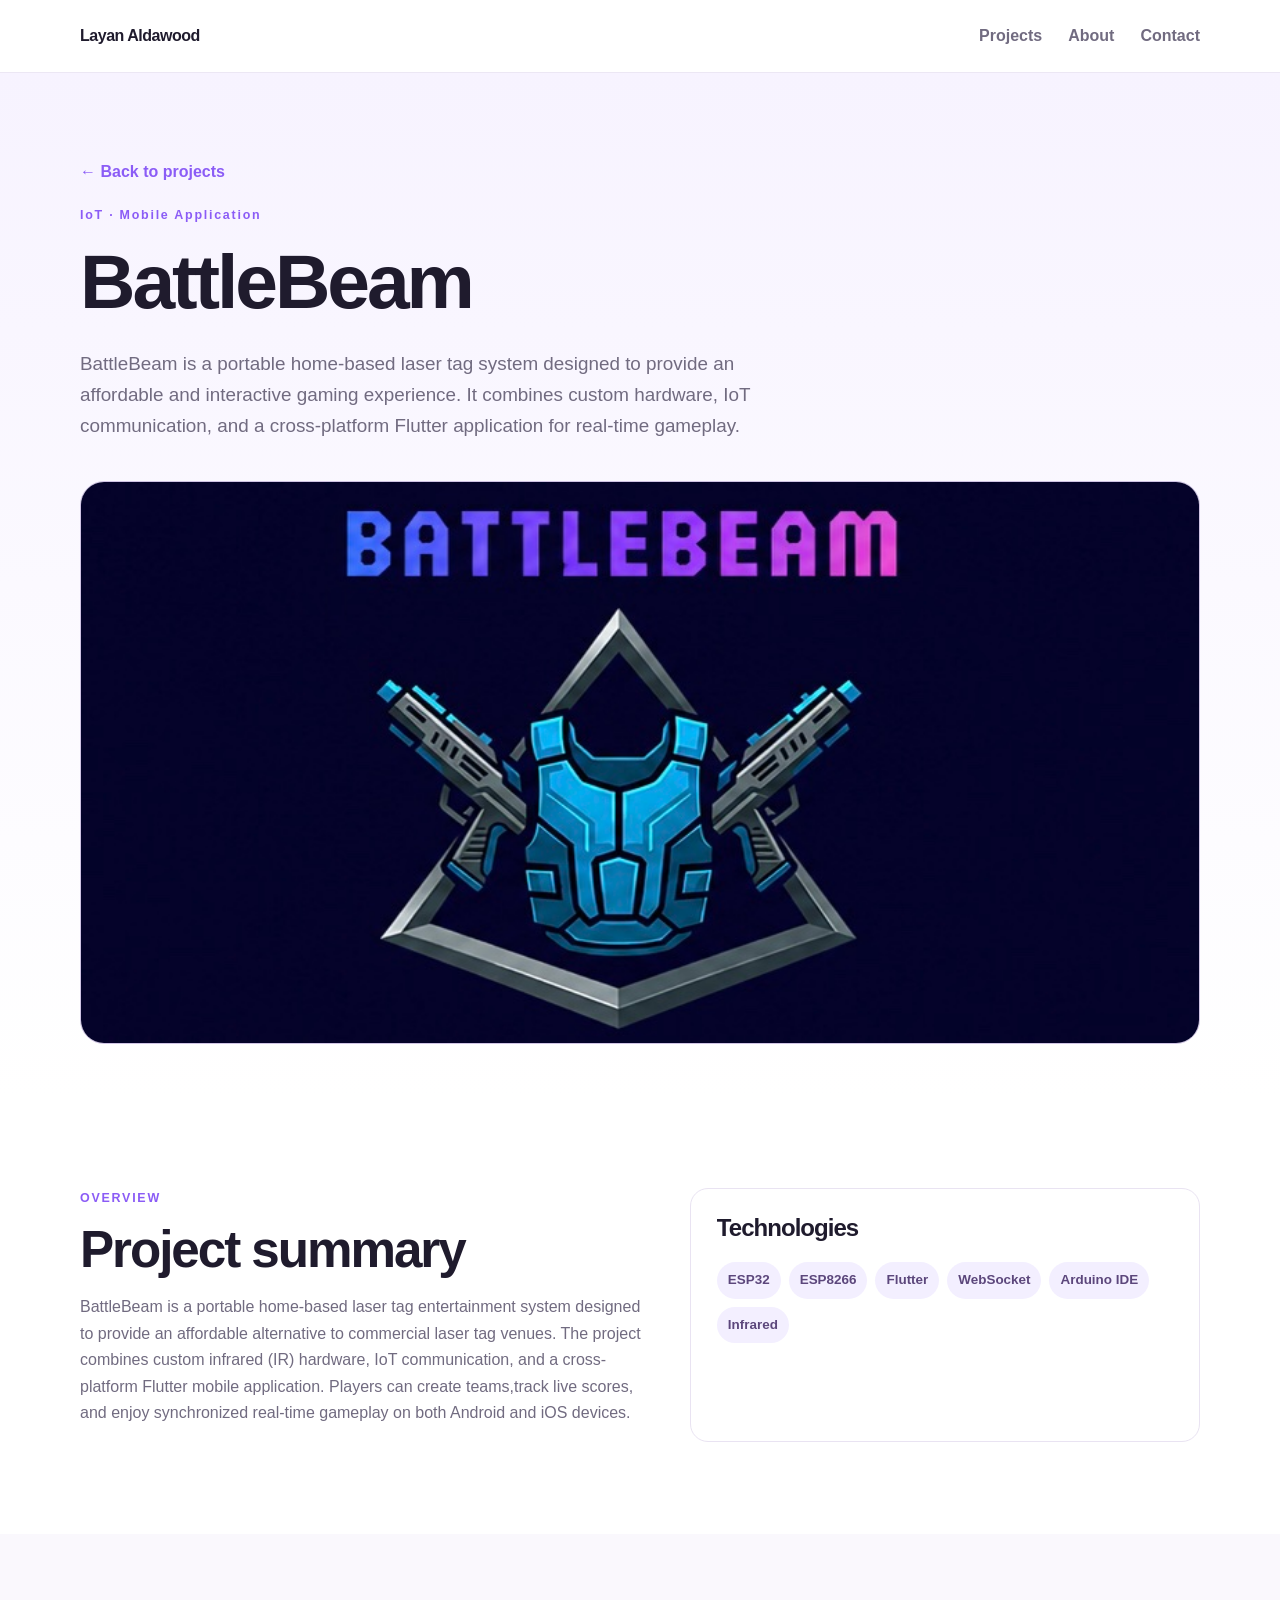
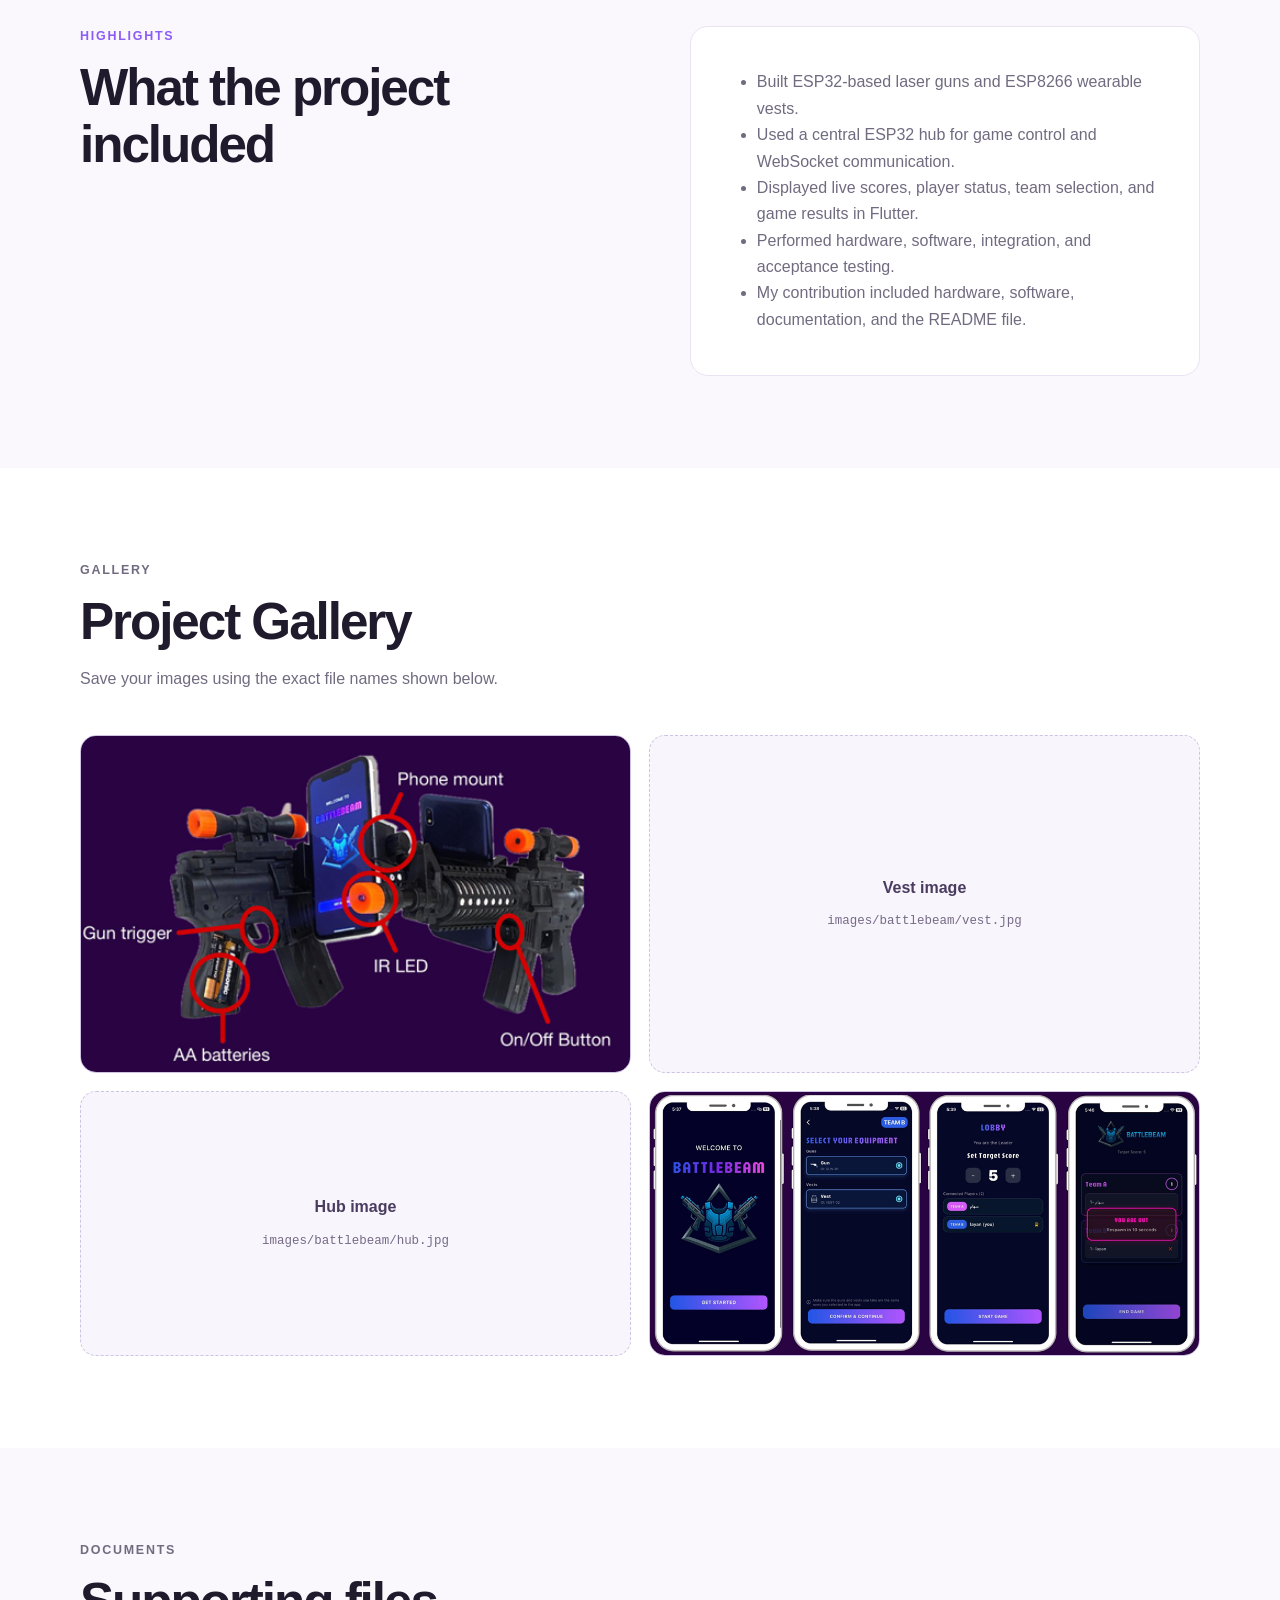
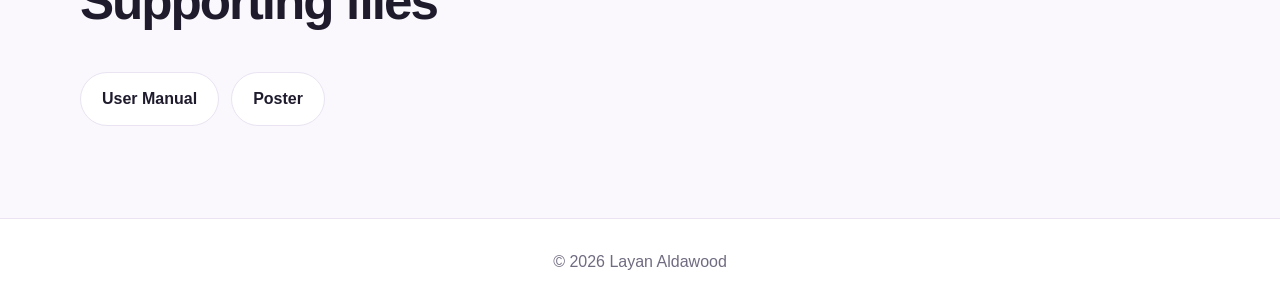
==== commit aa9c6230: "Update battlebeam.html" ====
--- a/battlebeam.html
+++ b/battlebeam.html
@@ -69,10 +69,7 @@
                 <h1>BattleBeam</h1>
 
                 <p class="hero-text">
-                    A portable home-based laser tag system that combines
-                    custom gun and vest hardware, a central hub, infrared
-                    communication, and a Flutter mobile application for
-                    real-time game management and scoring.
+                    BattleBeam is a portable home-based laser tag system designed to provide an affordable and interactive gaming experience. It combines custom hardware, IoT communication, and a cross-platform Flutter application for real-time gameplay.
                 </p>
 
 
@@ -117,11 +114,9 @@
                     <h2>Project summary</h2>
 
                     <p class="project-copy">
-                        BattleBeam is a portable home-based laser tag system
-                        that connects custom guns, wearable vests, a central
-                        hub, and a Flutter mobile application. The system
-                        supports real-time communication, team selection,
-                        score tracking, and game management.
+                        BattleBeam is a portable home-based laser tag entertainment system designed to provide an affordable alternative to commercial laser tag venues.
+                        The project combines custom infrared (IR) hardware, IoT communication, and a cross-platform Flutter mobile application.
+                        Players can create teams,track live scores, and enjoy synchronized real-time gameplay on both Android and iOS devices.
                     </p>
                 </div>
 
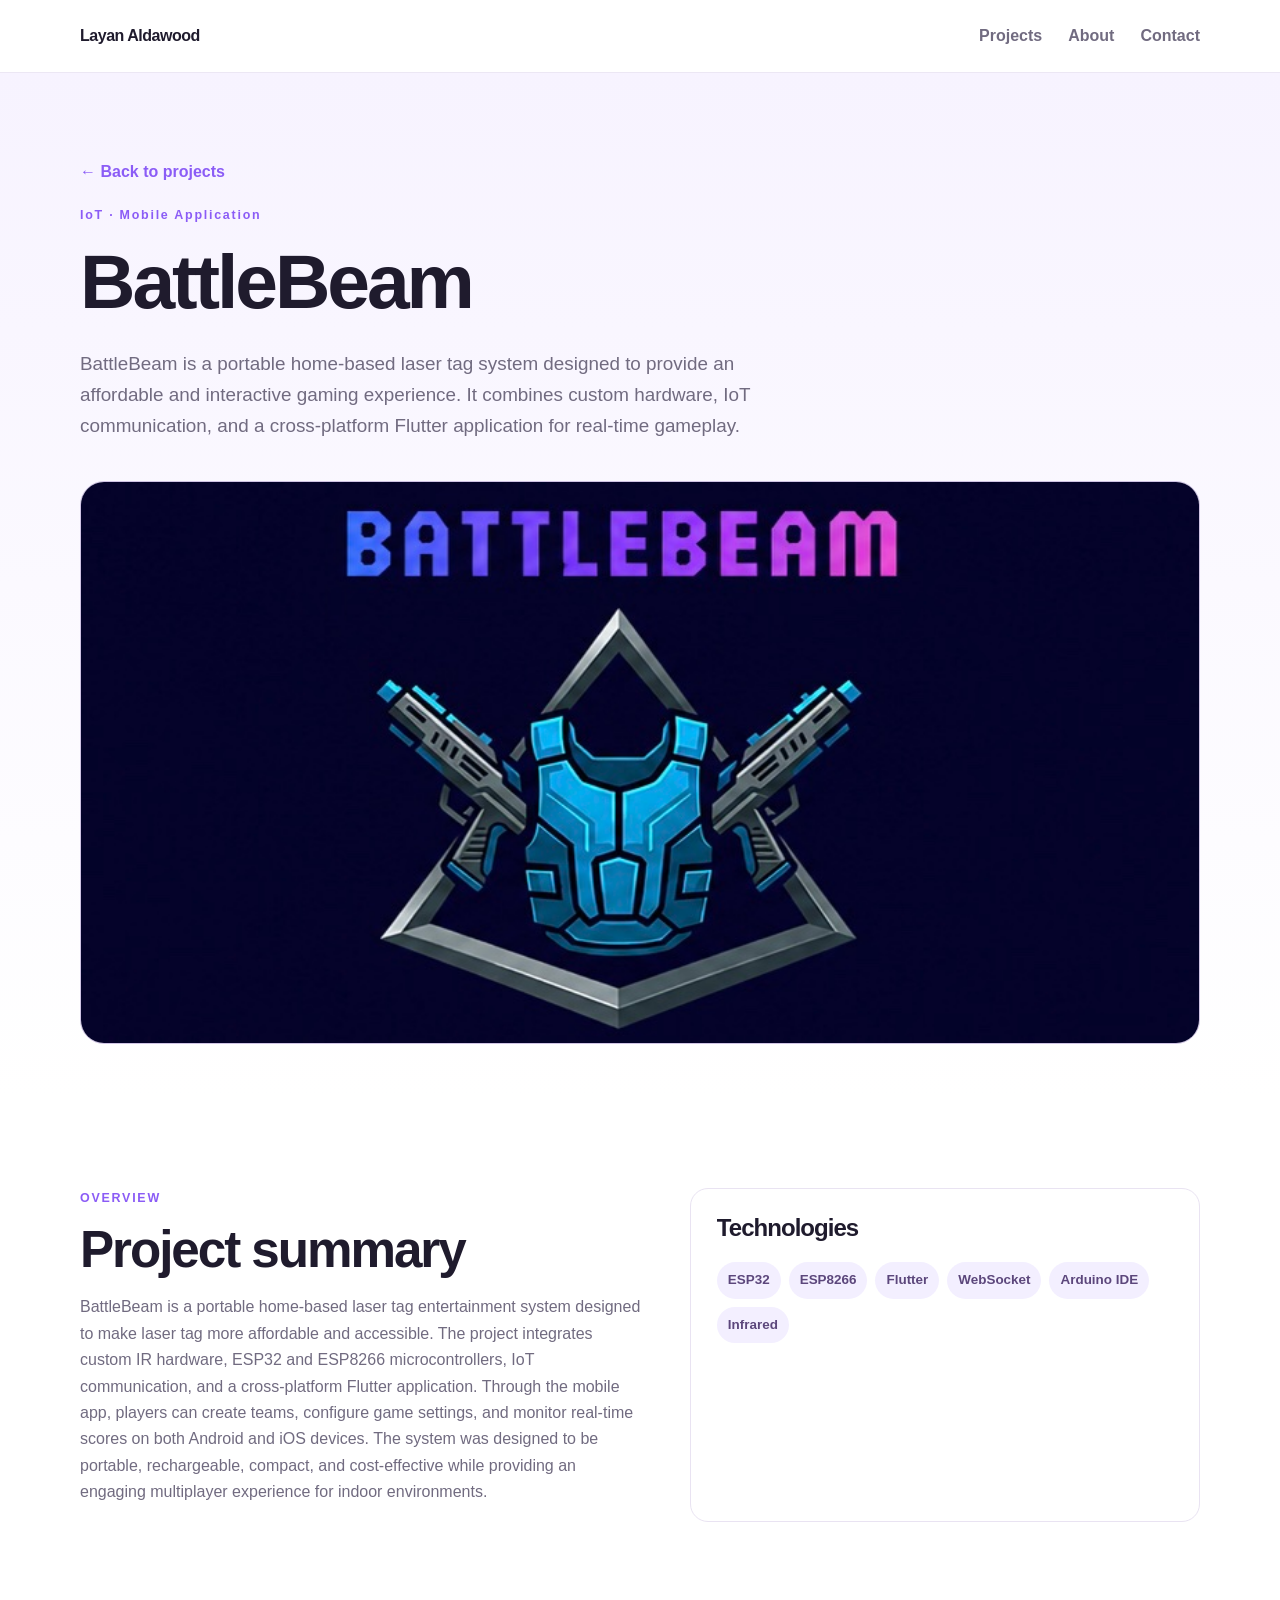
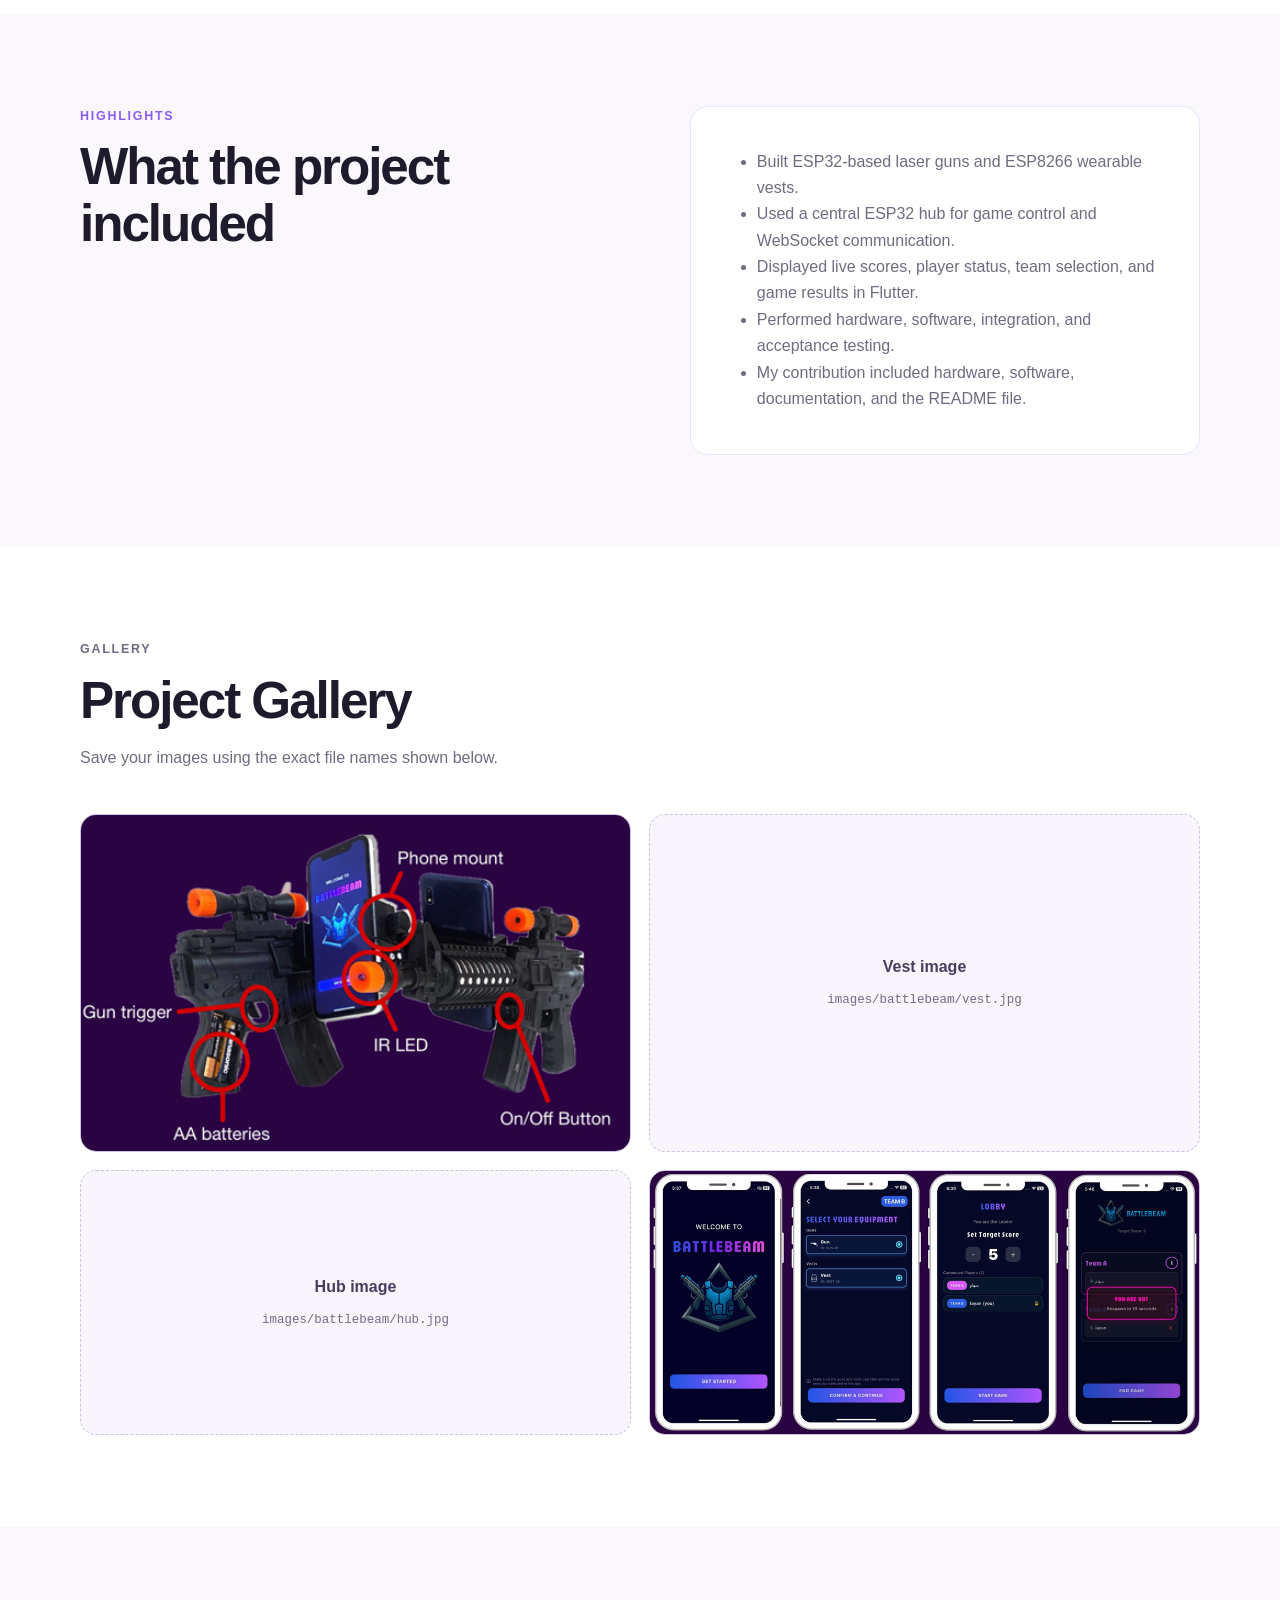
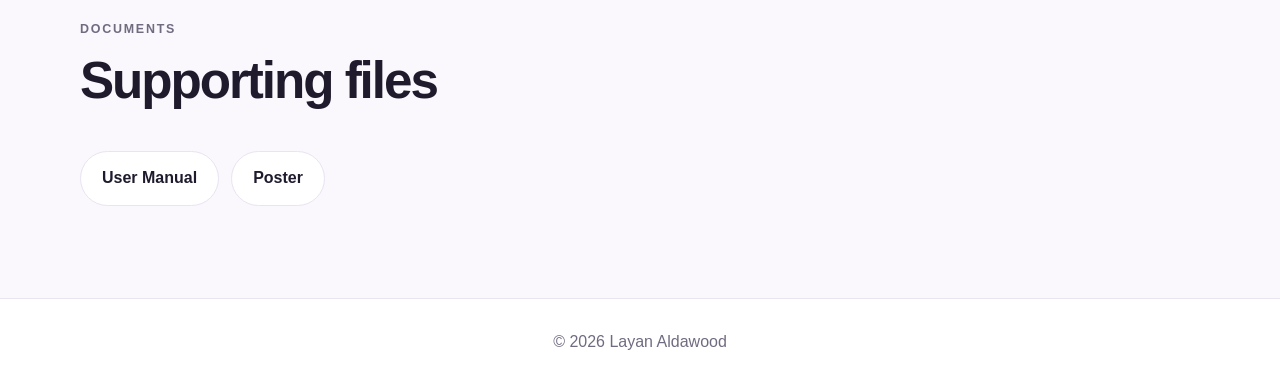
==== commit 02940e0a: "Update battlebeam.html" ====
--- a/battlebeam.html
+++ b/battlebeam.html
@@ -114,9 +114,9 @@
                     <h2>Project summary</h2>
 
                     <p class="project-copy">
-                        BattleBeam is a portable home-based laser tag entertainment system designed to provide an affordable alternative to commercial laser tag venues.
-                        The project combines custom infrared (IR) hardware, IoT communication, and a cross-platform Flutter mobile application.
-                        Players can create teams,track live scores, and enjoy synchronized real-time gameplay on both Android and iOS devices.
+                        BattleBeam is a portable home-based laser tag entertainment system designed to make laser tag more affordable and accessible. The project integrates custom IR hardware,
+                        ESP32 and ESP8266 microcontrollers, IoT communication, and a cross-platform Flutter application. Through the mobile app, players can create teams, configure game settings,
+                        and monitor real-time scores on both Android and iOS devices. The system was designed to be portable, rechargeable, compact, and cost-effective while providing an engaging multiplayer experience for indoor environments.
                     </p>
                 </div>
 
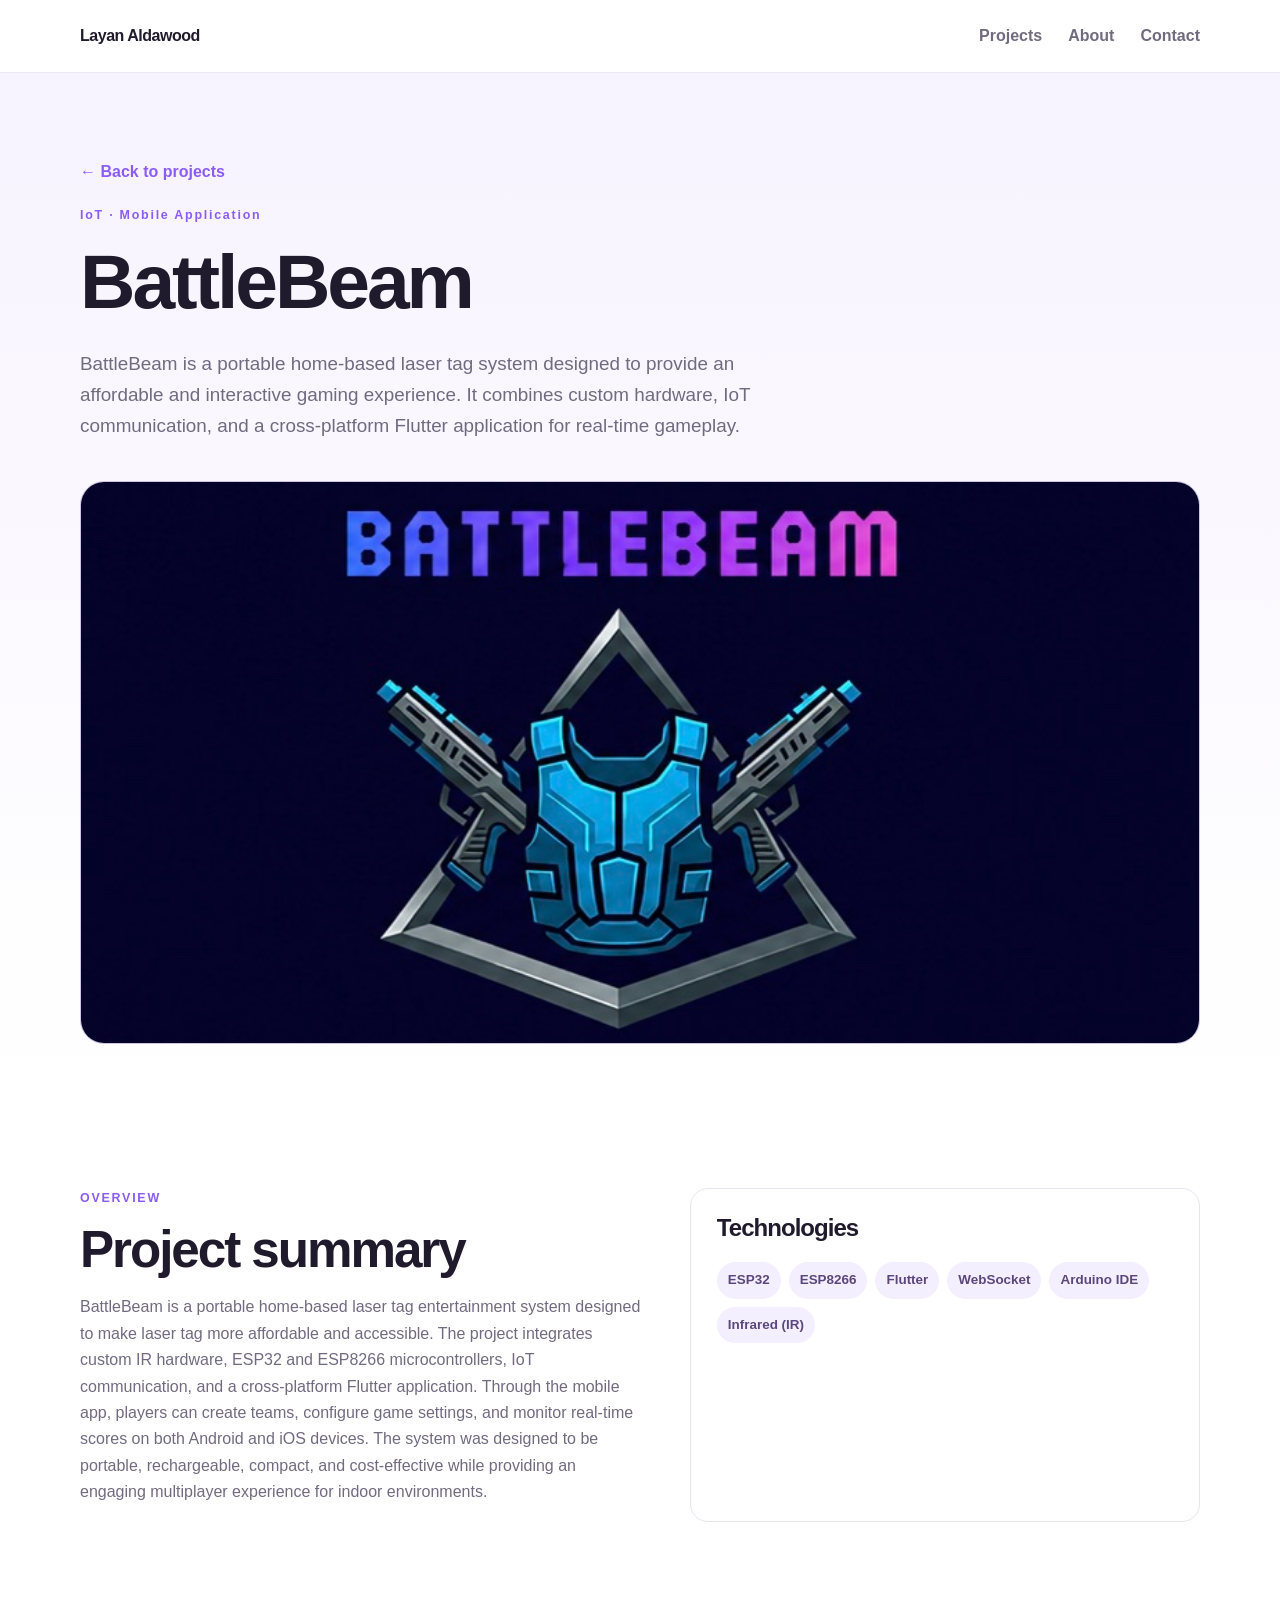
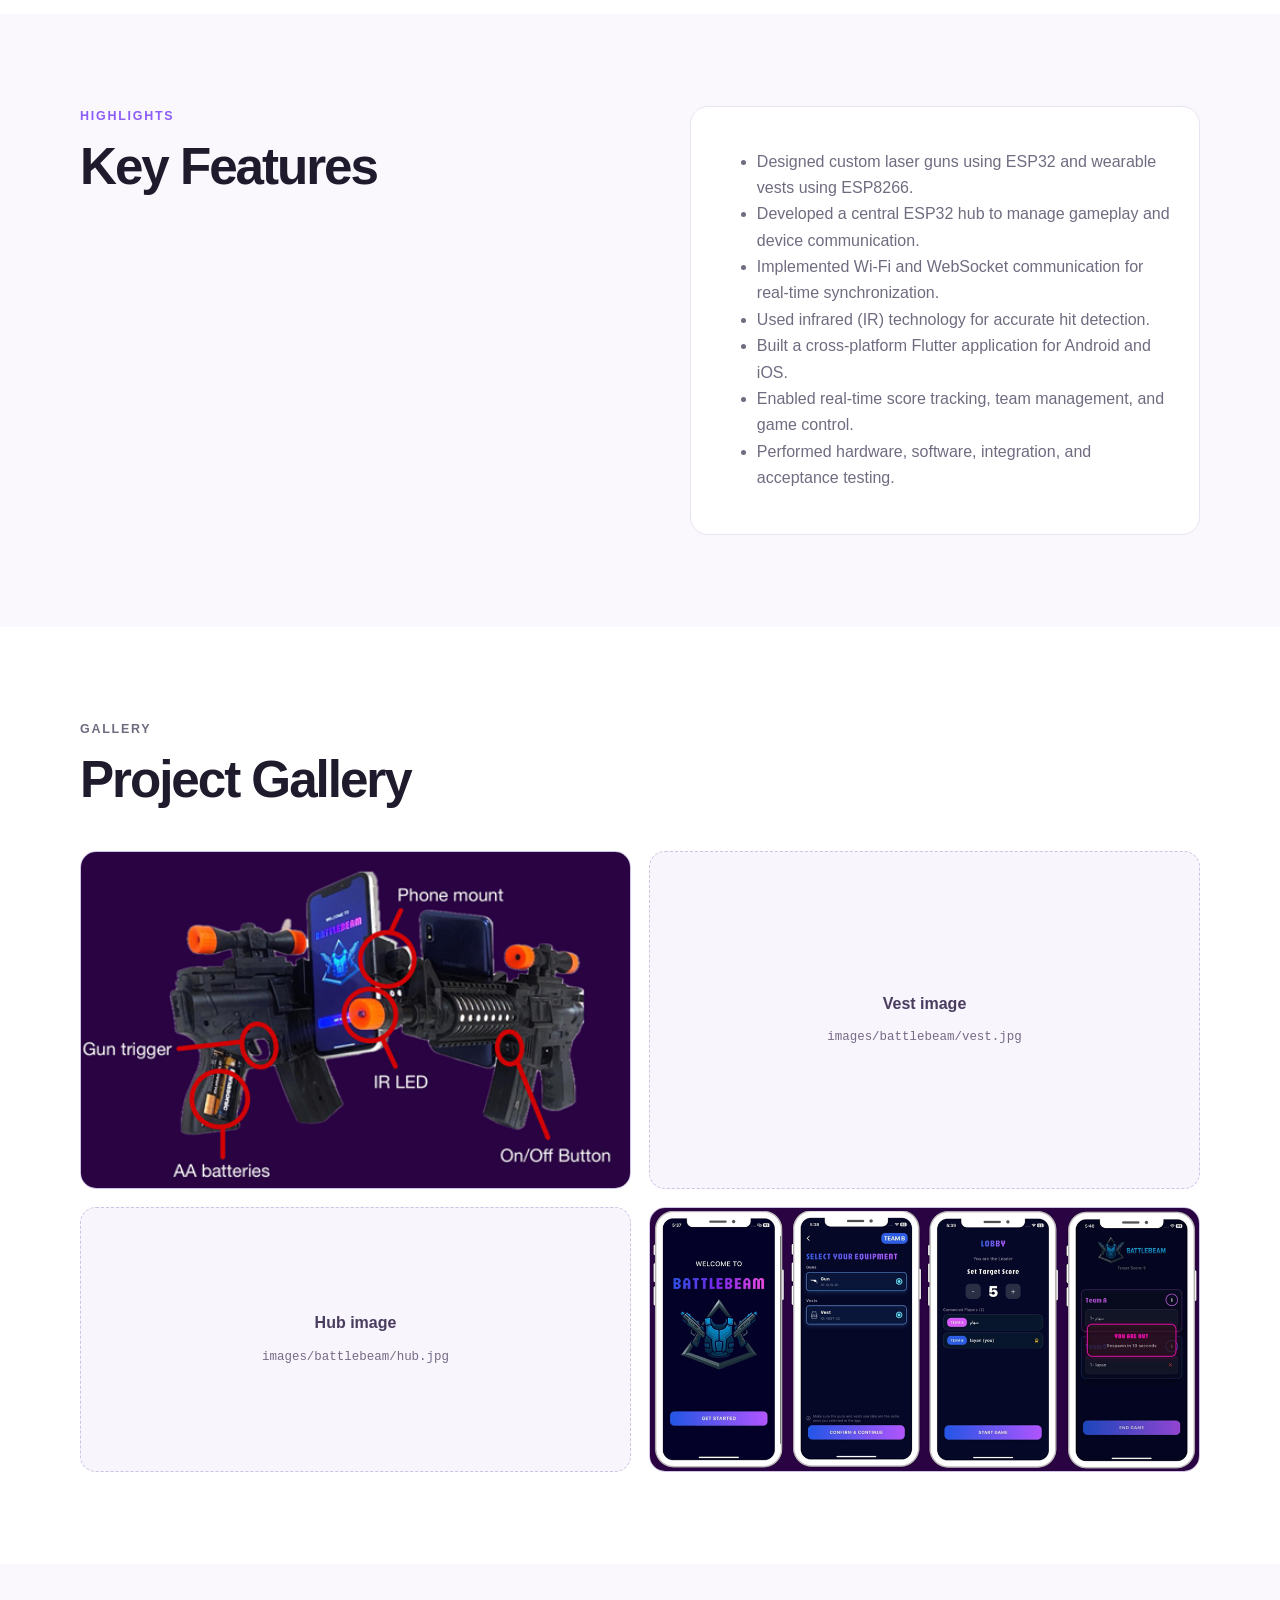
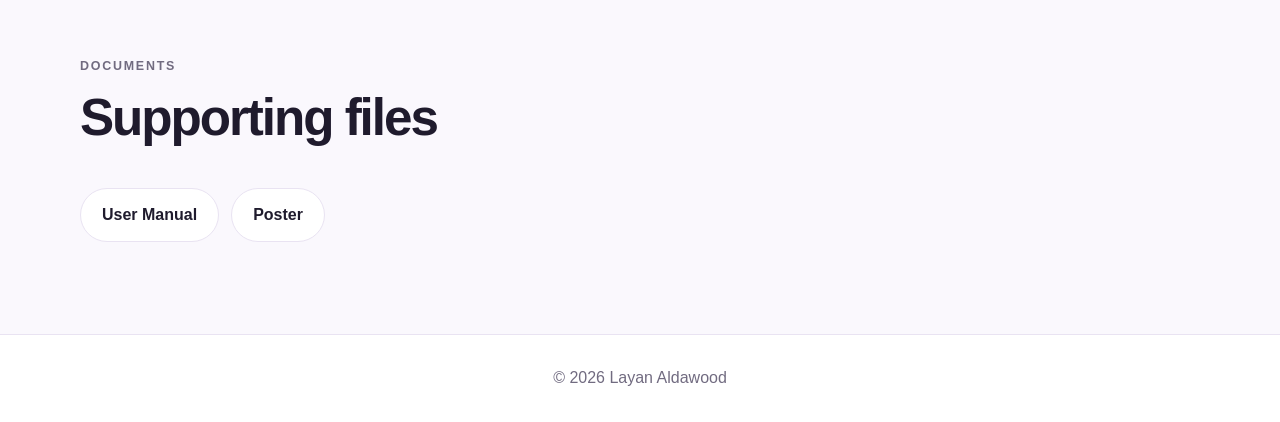
==== commit 6aa99432: "Update battlebeam.html" ====
--- a/battlebeam.html
+++ b/battlebeam.html
@@ -131,7 +131,7 @@
                         <span>Flutter</span>
                         <span>WebSocket</span>
                         <span>Arduino IDE</span>
-                        <span>Infrared</span>
+                        <span>Infrared (IR)</span>
                     </div>
 
                 </div>
@@ -150,7 +150,7 @@
                         HIGHLIGHTS
                     </p>
 
-                    <h2>What the project included</h2>
+                    <h2>Key Features</h2>
                 </div>
 
 
@@ -158,26 +158,31 @@
 
                     <ul>
                         <li>
-                            Built ESP32-based laser guns and ESP8266 wearable vests.
-                        </li>
-
-                        <li>
-                            Used a central ESP32 hub for game control and WebSocket communication.
-                        </li>
-
-                        <li>
-                            Displayed live scores, player status, team selection,
-                            and game results in Flutter.
-                        </li>
-
-                        <li>
-                            Performed hardware, software, integration,
-                            and acceptance testing.
-                        </li>
-
-                        <li>
-                            My contribution included hardware, software,
-                            documentation, and the README file.
+                           Designed custom laser guns using ESP32 and wearable vests using ESP8266.
+                        </li>
+
+                        <li>
+                           Developed a central ESP32 hub to manage gameplay and device communication.
+                        </li>
+
+                        <li>
+                           Implemented Wi-Fi and WebSocket communication for real-time synchronization.
+                        </li>
+
+                        <li>
+                            Used infrared (IR) technology for accurate hit detection.
+                        </li>
+
+                        <li>
+                            Built a cross-platform Flutter application for Android and iOS.
+                        </li>
+                        
+                        <li>
+                            Enabled real-time score tracking, team management, and game control.
+                        </li>
+                        
+                        <li>
+                            Performed hardware, software, integration, and acceptance testing.
                         </li>
                     </ul>
 
@@ -200,9 +205,7 @@
 
                     <h2>Project Gallery</h2>
 
-                    <p>
-                        Save your images using the exact file names shown below.
-                    </p>
+                   
 
                 </div>
 
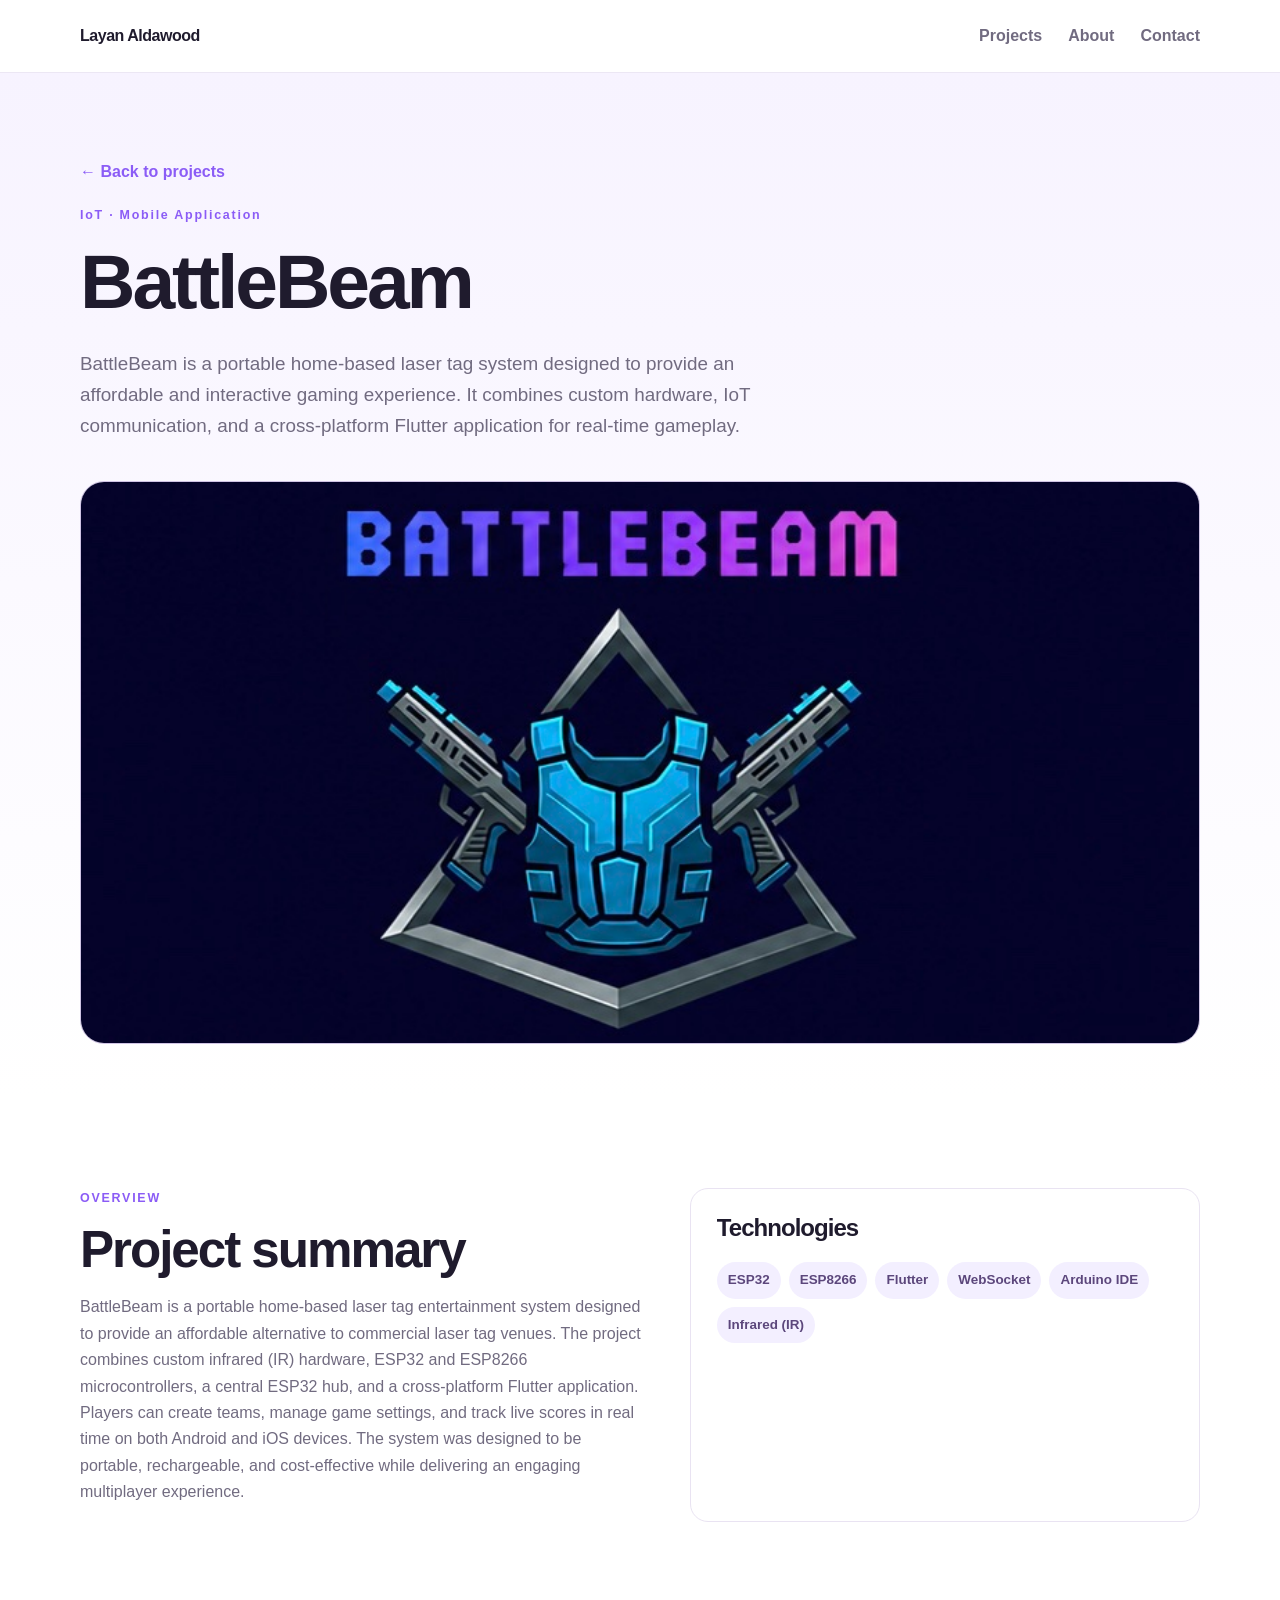
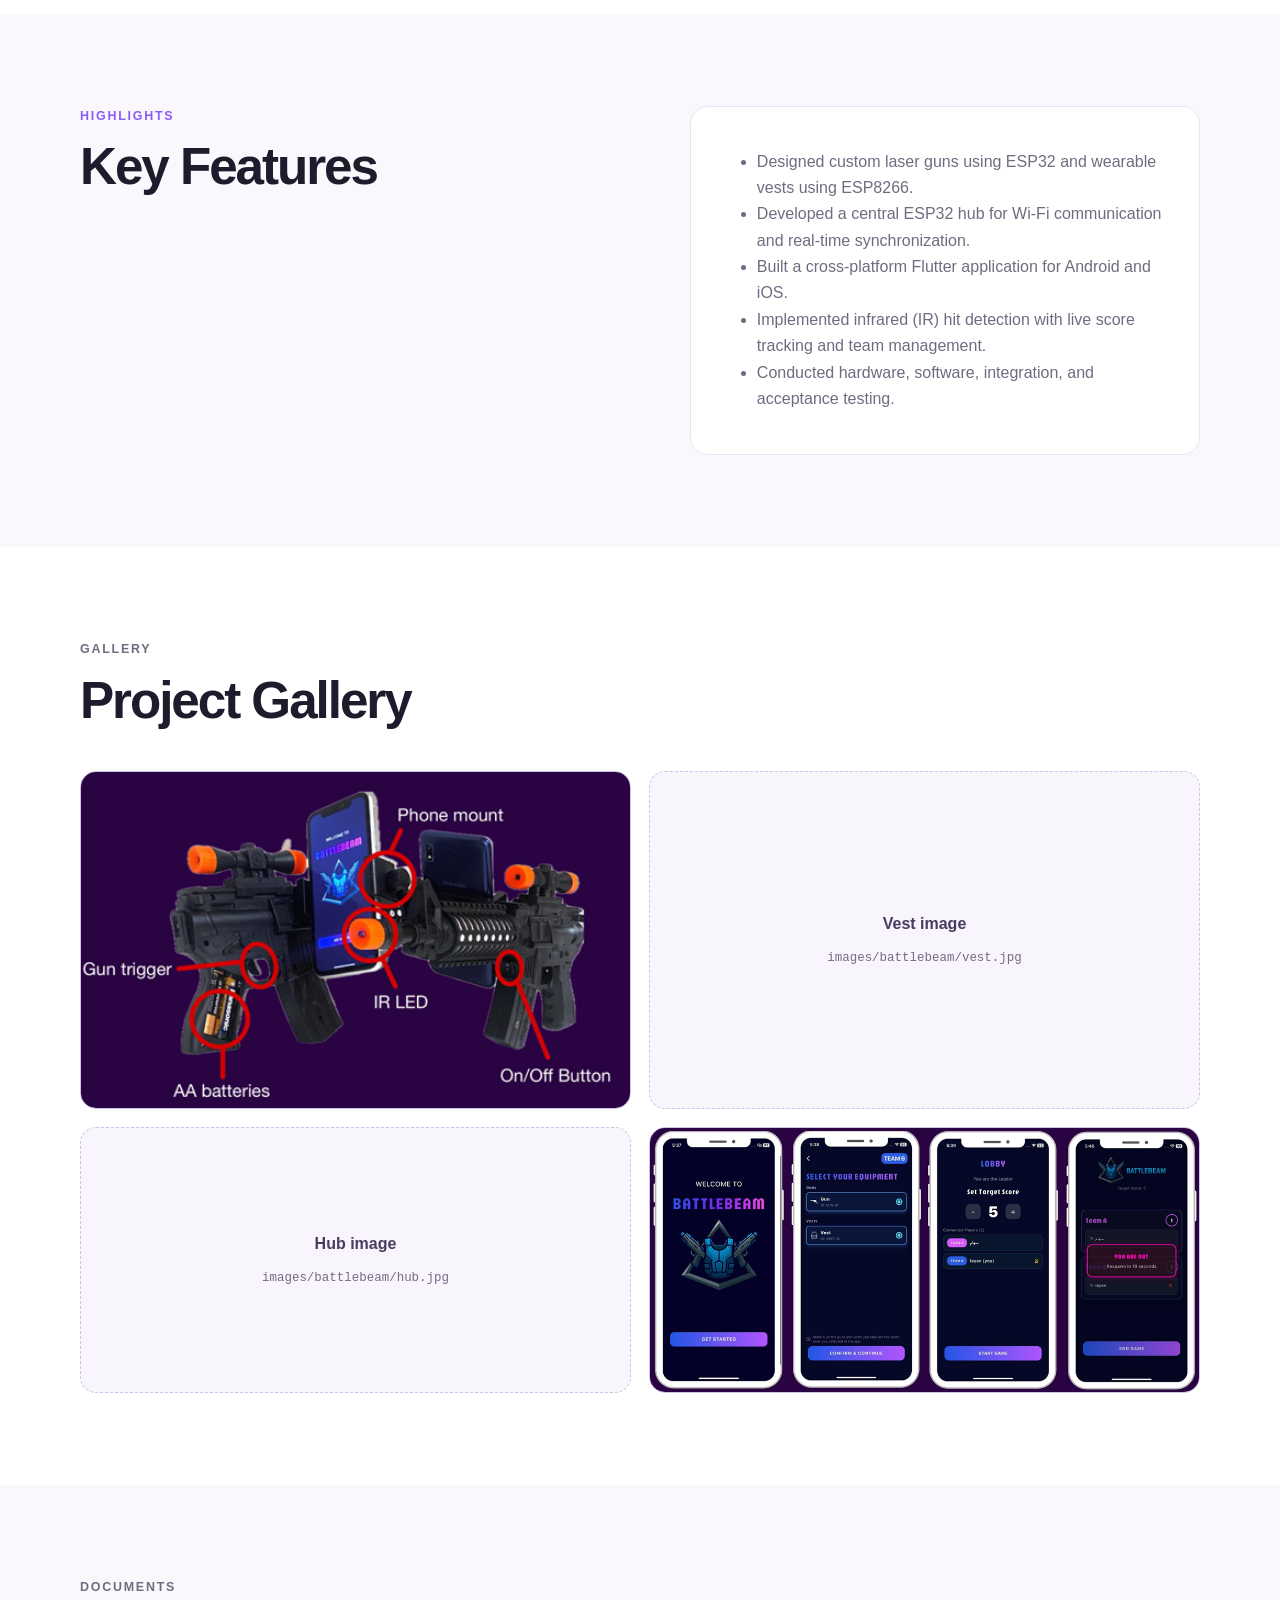
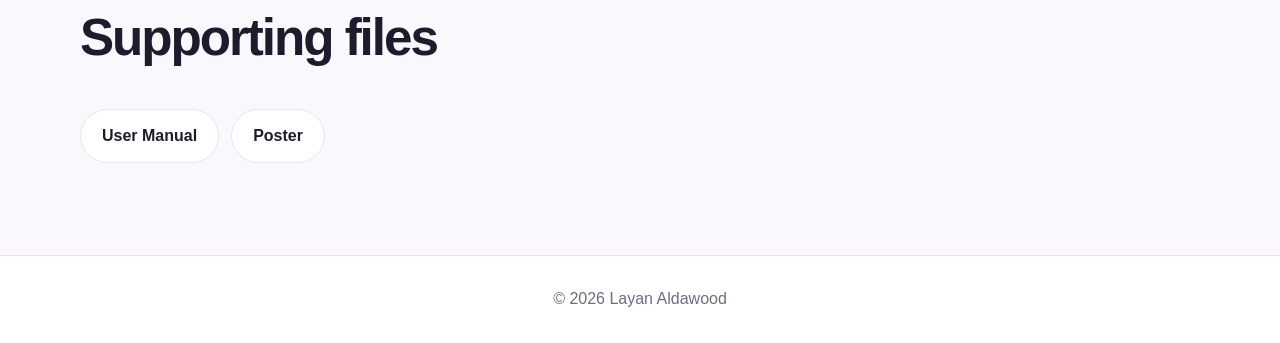
==== commit 07935be9: "Revise project summary and feature descriptions" ====
--- a/battlebeam.html
+++ b/battlebeam.html
@@ -114,9 +114,9 @@
                     <h2>Project summary</h2>
 
                     <p class="project-copy">
-                        BattleBeam is a portable home-based laser tag entertainment system designed to make laser tag more affordable and accessible. The project integrates custom IR hardware,
-                        ESP32 and ESP8266 microcontrollers, IoT communication, and a cross-platform Flutter application. Through the mobile app, players can create teams, configure game settings,
-                        and monitor real-time scores on both Android and iOS devices. The system was designed to be portable, rechargeable, compact, and cost-effective while providing an engaging multiplayer experience for indoor environments.
+                        BattleBeam is a portable home-based laser tag entertainment system designed to provide an 
+                        affordable alternative to commercial laser tag venues. The project combines custom infrared (IR) hardware, ESP32 and ESP8266 microcontrollers, a central ESP32 hub, and a cross-platform Flutter application. Players can create teams, manage game settings, and track live scores in real time on both Android and iOS devices. The system was designed to be portable, rechargeable,
+                        and cost-effective while delivering an engaging multiplayer experience.
                     </p>
                 </div>
 
@@ -162,15 +162,7 @@
                         </li>
 
                         <li>
-                           Developed a central ESP32 hub to manage gameplay and device communication.
-                        </li>
-
-                        <li>
-                           Implemented Wi-Fi and WebSocket communication for real-time synchronization.
-                        </li>
-
-                        <li>
-                            Used infrared (IR) technology for accurate hit detection.
+                           Developed a central ESP32 hub for Wi-Fi communication and real-time synchronization.
                         </li>
 
                         <li>
@@ -178,11 +170,11 @@
                         </li>
                         
                         <li>
-                            Enabled real-time score tracking, team management, and game control.
+                            Implemented infrared (IR) hit detection with live score tracking and team management.
                         </li>
                         
                         <li>
-                            Performed hardware, software, integration, and acceptance testing.
+                            Conducted hardware, software, integration, and acceptance testing.
                         </li>
                     </ul>
 
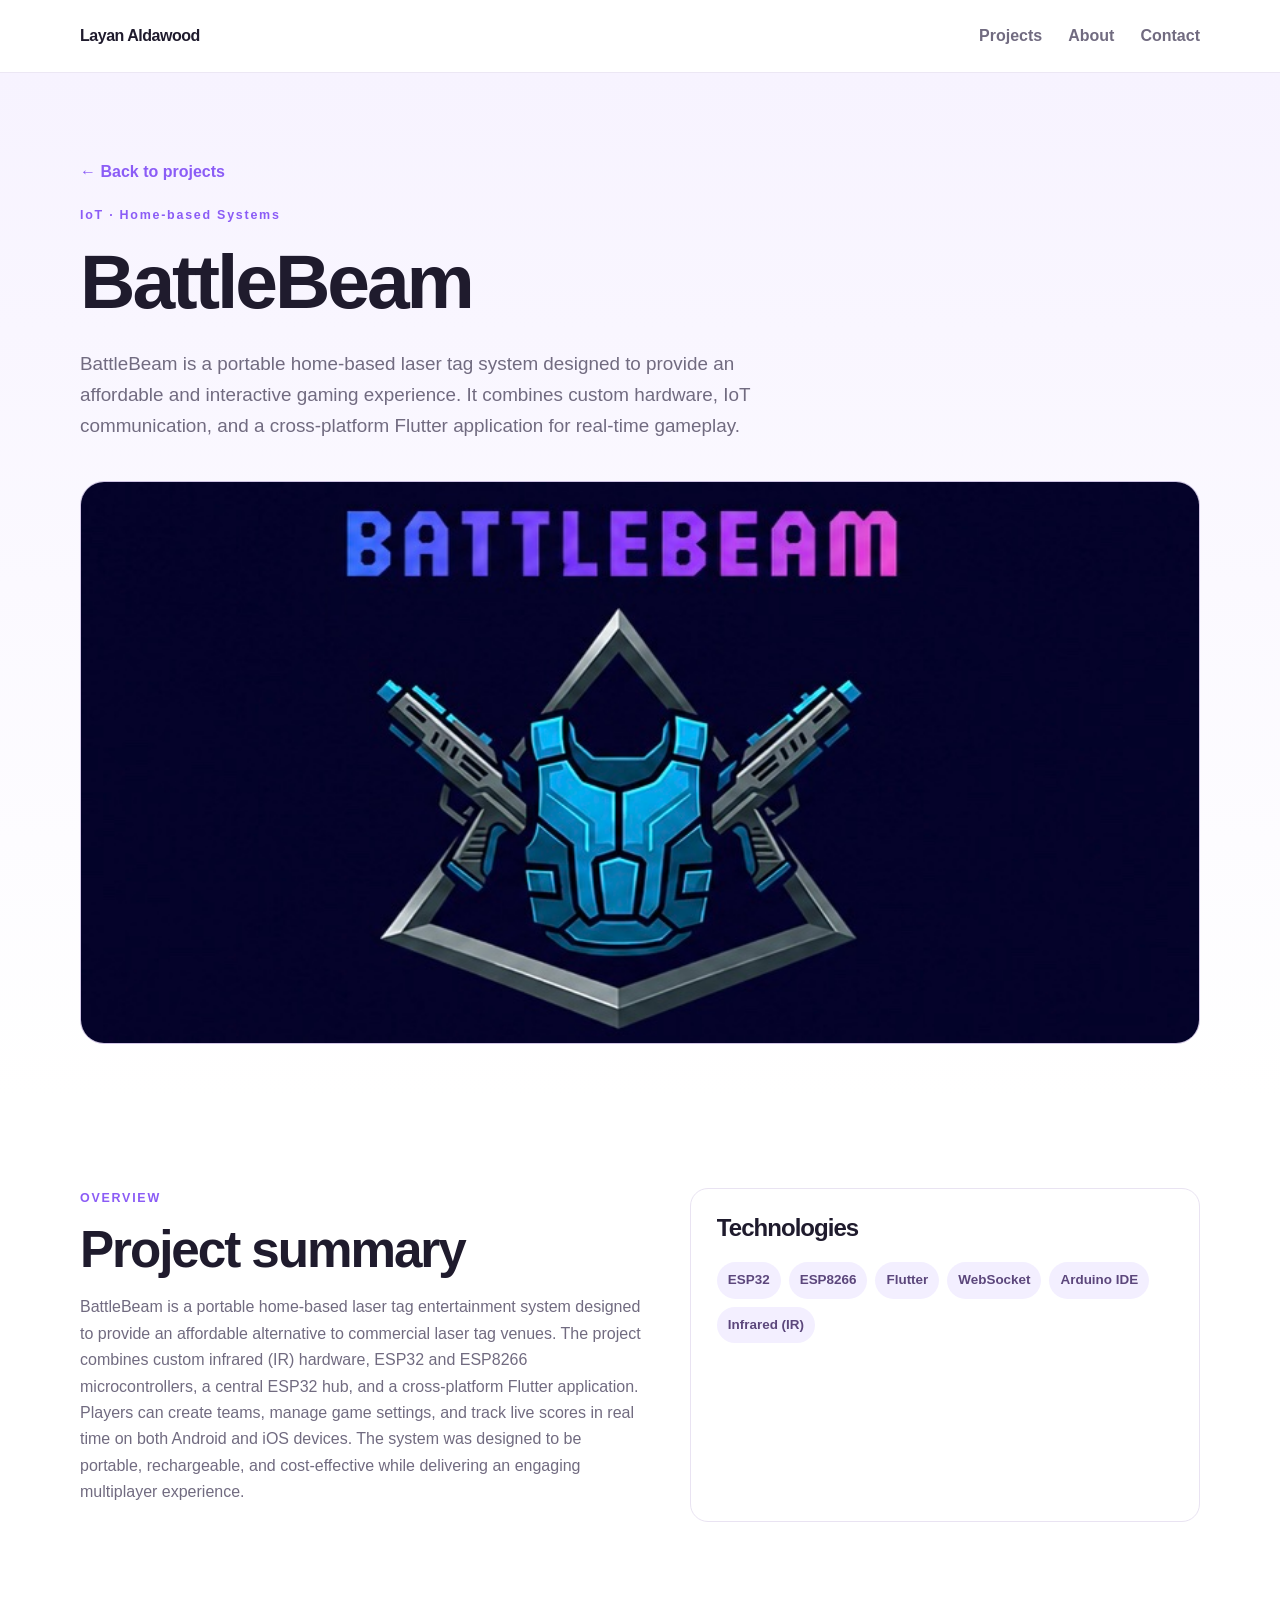
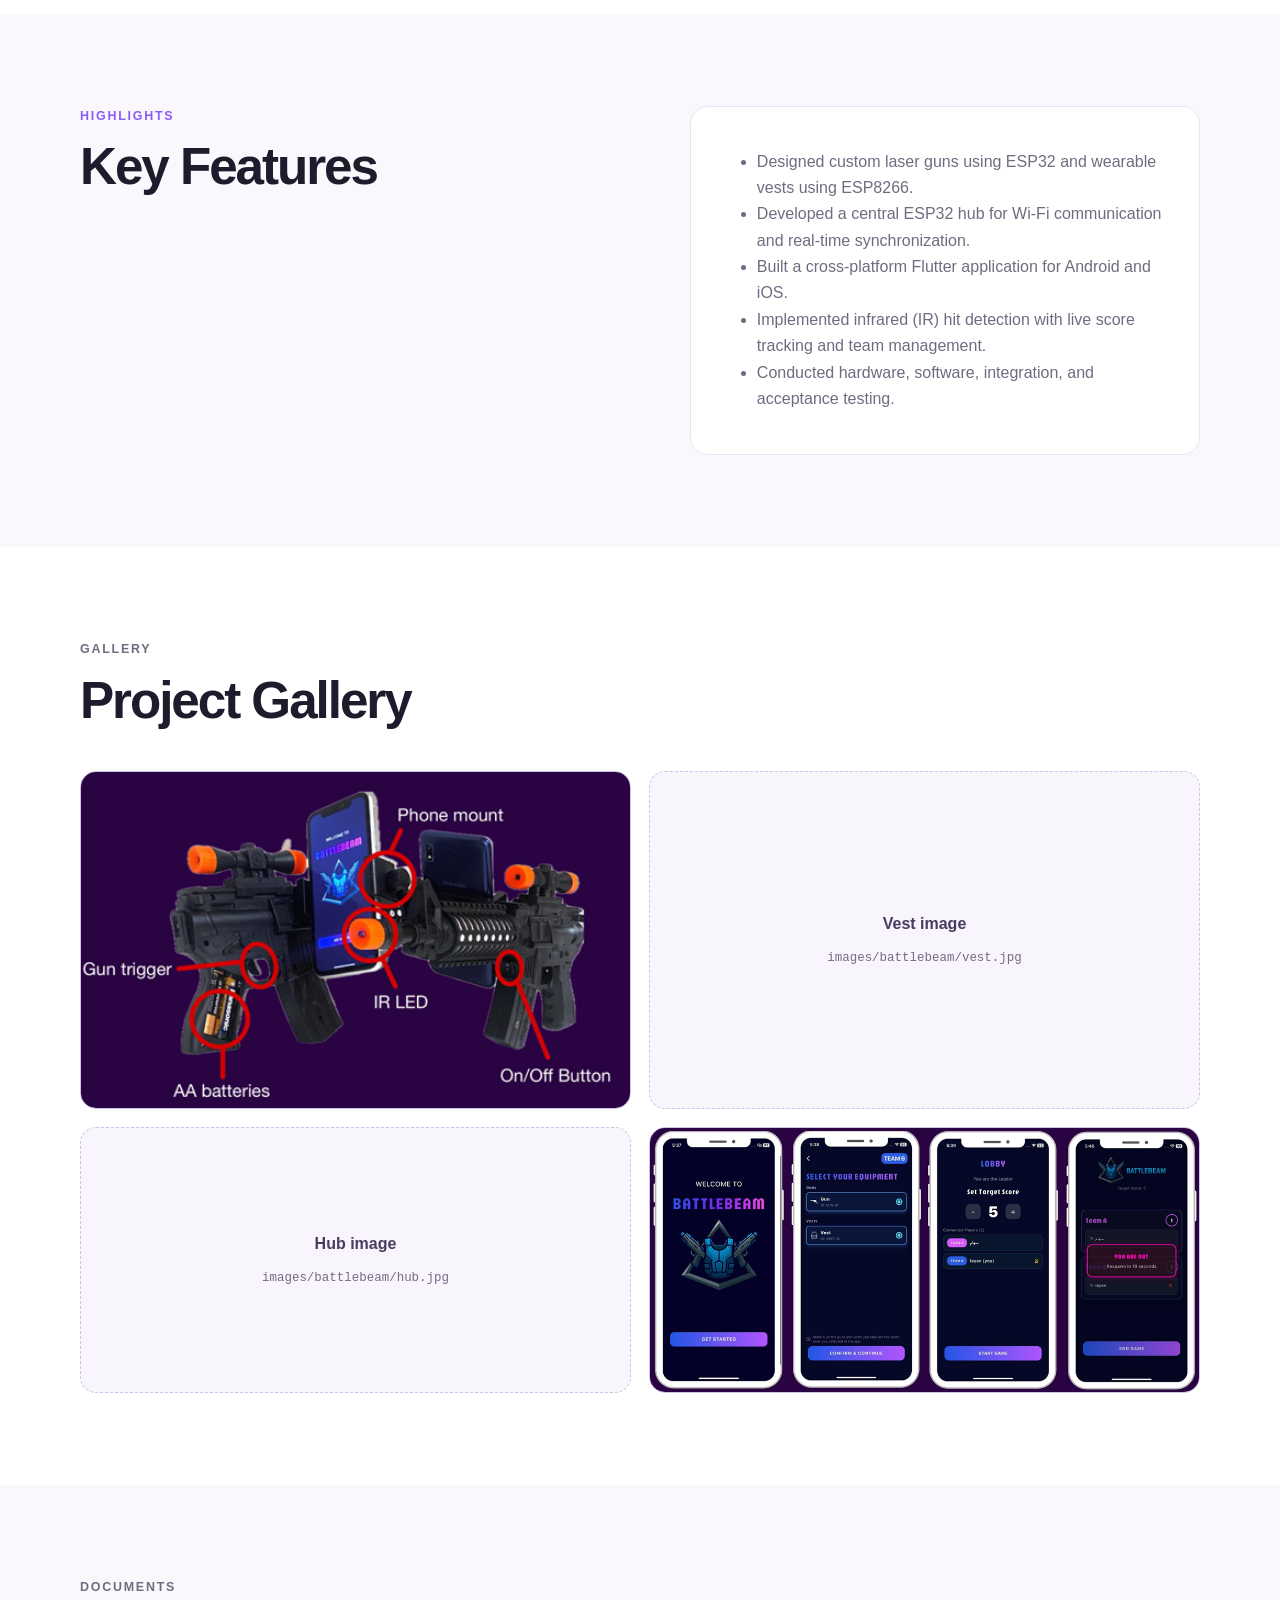
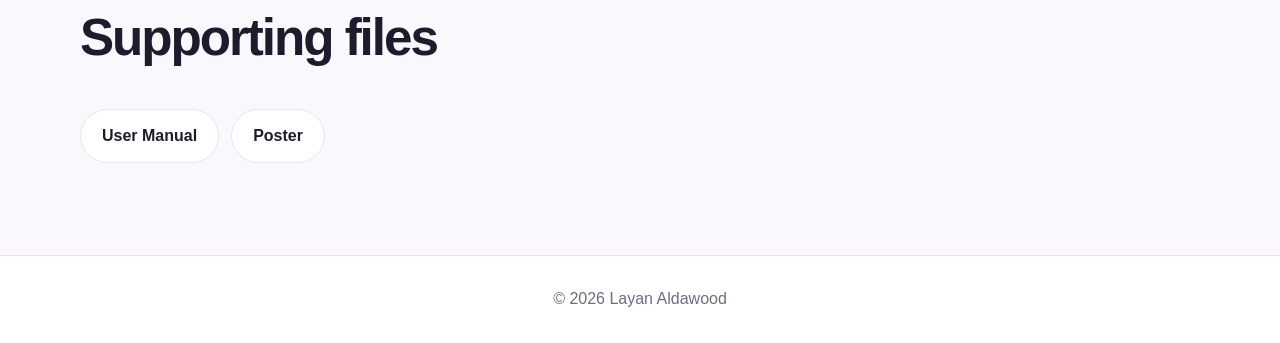
==== commit 61cc104d: "Update battlebeam.html" ====
--- a/battlebeam.html
+++ b/battlebeam.html
@@ -63,7 +63,7 @@
                 </a>
 
                 <p class="eyebrow">
-                    IoT · Mobile Application
+                    IoT · Home-based Systems
                 </p>
 
                 <h1>BattleBeam</h1>
